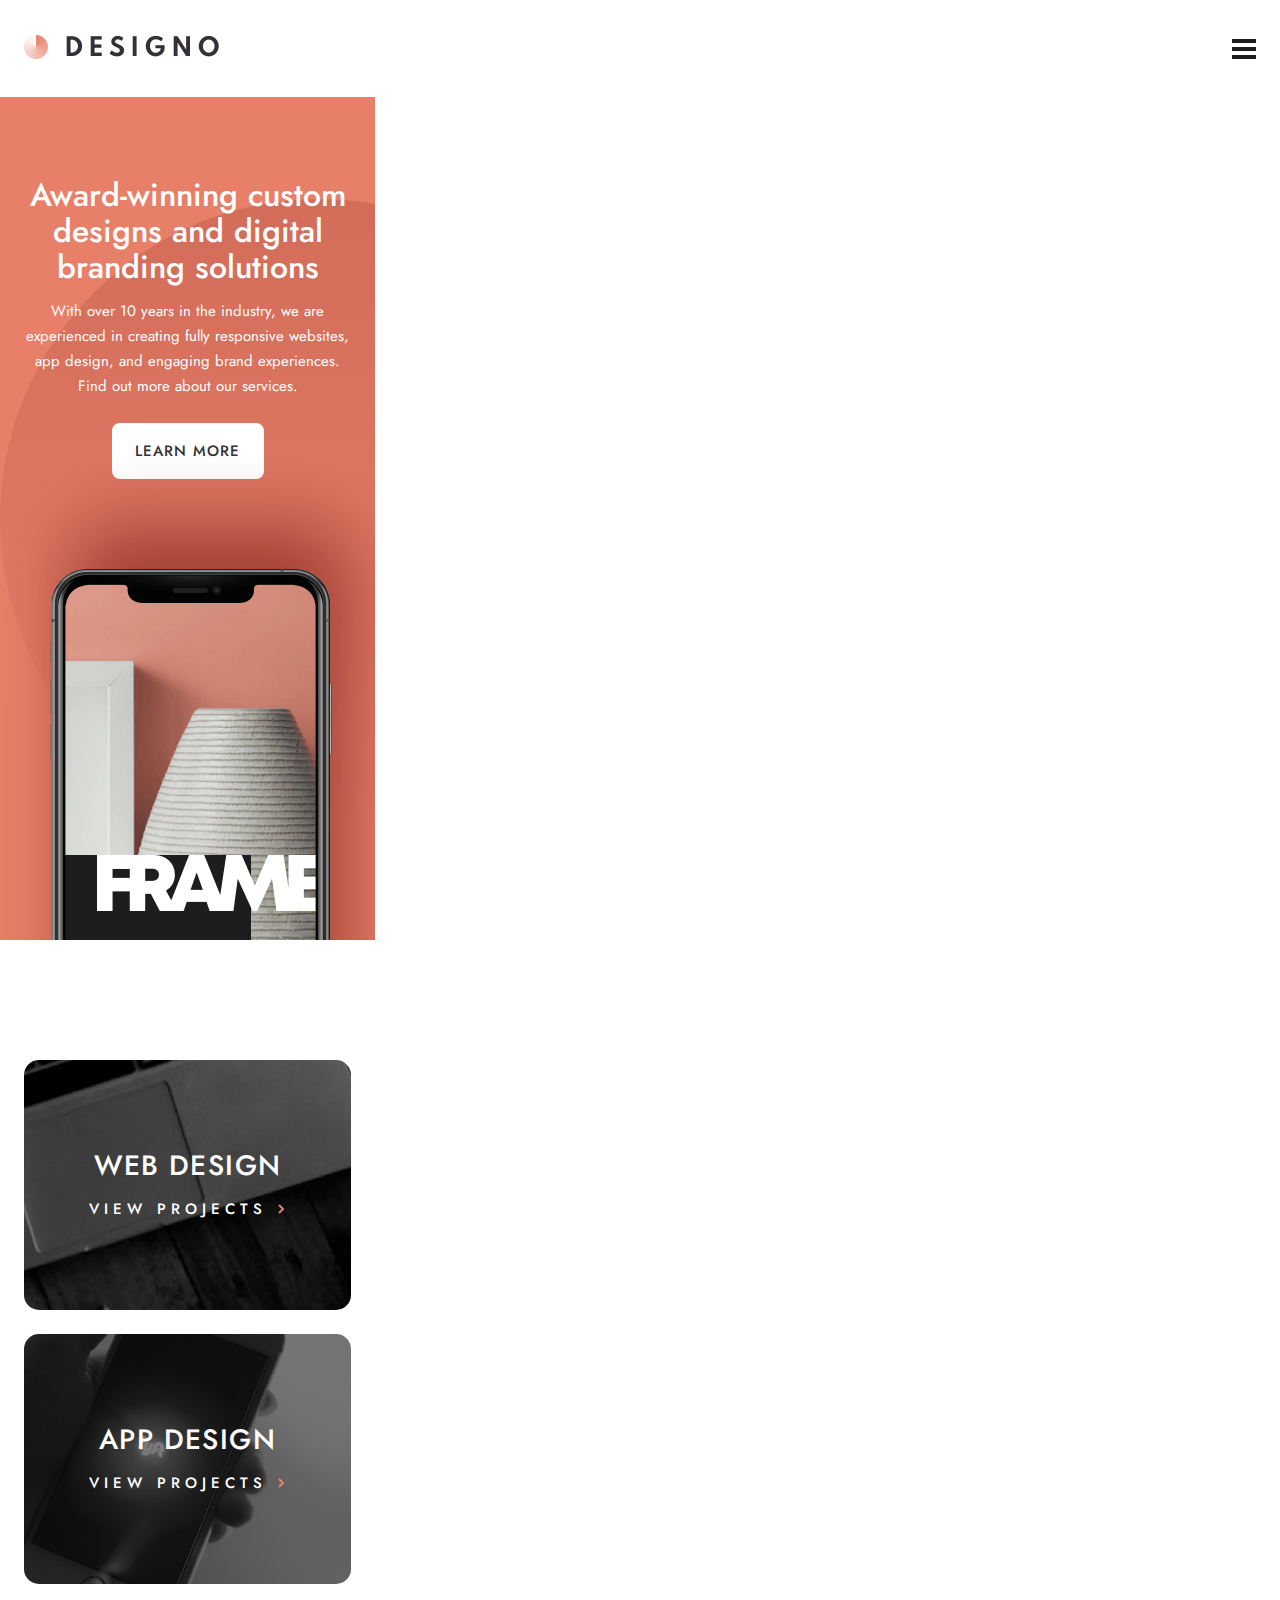
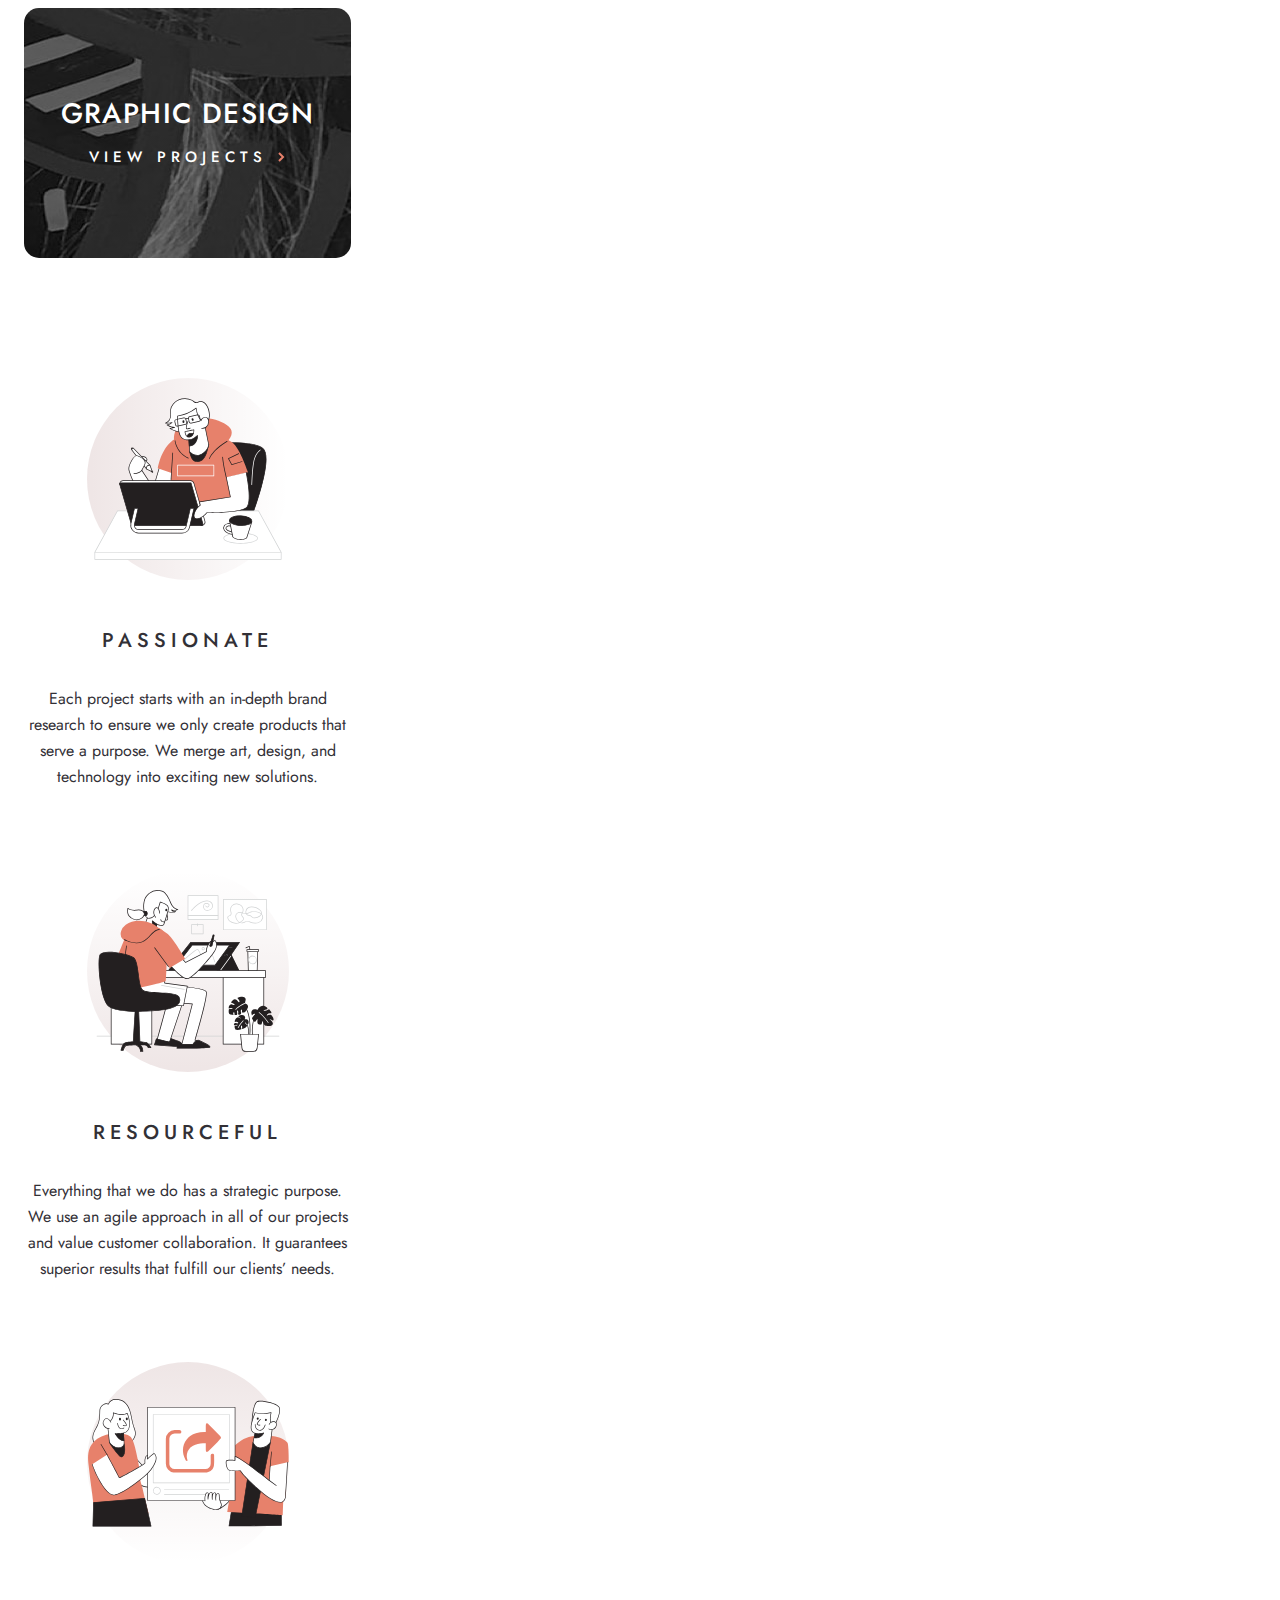
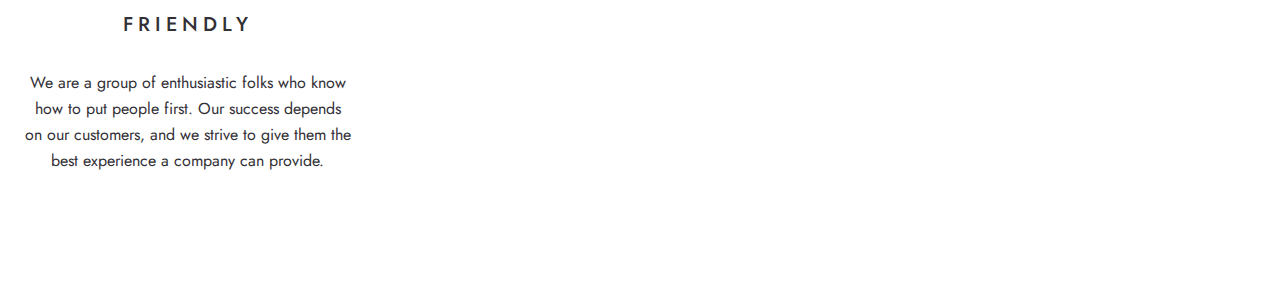
==== index.html @ 63032341 "Add values section" ====
<!DOCTYPE html>
<html lang="en">

<head>
  <meta charset="UTF-8">
  <meta name="viewport" content="width=device-width, initial-scale=1.0">

  <link rel="icon" type="image/png" sizes="32x32" href="img/favicon-32x32.png">

  <!-- CSS Link -->
  <link rel="stylesheet" href="css/style.css">

  <!-- Jost Font -->
  <link rel="preconnect" href="https://fonts.googleapis.com">
  <link rel="preconnect" href="https://fonts.gstatic.com" crossorigin>
  <link href="https://fonts.googleapis.com/css2?family=Jost:ital,wght@0,100..900;1,100..900&display=swap"
    rel="stylesheet">

  <title>Frontend Mentor | Designo Agency Website Challenge</title>
</head>

<body>
  <header>
    <nav class="nav-bar">
      <a href="#">
        <div class="logo"></div>
      </a>
      <ul class="nav-menu">
        <li><a href="about/about.html">Our Company</a></li>
        <li><a href="locations/locations.html">Locations</a></li>
        <li><a href="contact/contact.html">Contact</a></li>
      </ul>
    </nav>
    <div class="mobile-nav">
      <a href="#">
        <div class="logo"></div>
      </a>
      <div class="hamburger-menu"></div>
    </div>
  </header>

  <section class="hero">
    <div class="hero-content">
      <h1>Award-winning custom designs and digital branding solutions</h1>
      <p>With over 10 years in the industry, we are experienced in creating fully responsive websites, app design,
        and engaging brand experiences. Find out more about our services.</p>
      <div class="btn learn">Learn More</div>
    </div>
    <div class="hero-img"><img src="img/home/desktop/image-hero-phone.png" alt="smart phone"></div>
  </section>

  <section class="projects">
    <div class="content-wrapper">
      <div class="web-design">
        <h2>Web Design</h2>
        <div class="link"><a href="web-design/web-design.html">View Projects</a>
          <div class="arrow"></div>
        </div>
      </div>
      <div class="app-design">
        <h2>App Design</h2>
        <div class="link"><a href="app-design/app-design.html">View Projects</a>
          <div class="arrow"></div>
        </div>
      </div>
      <div class="graphic-design">
        <h2>Graphic Design</h2>
        <div class="link"><a href="graphic-design/graphic-design.html">View Projects</a>
          <div class="arrow"></div>
        </div>
      </div>
    </div>
  </section>

  <section class="values">
    <div class="content-wrapper">
      <div class="value">
        <div class="illustration-1">
          <img src="img/home/desktop/illustration-passionate.svg" alt="happy illustration of someone at a desk with a tablet">
        </div>
        <h3>Passionate</h3>
        <p>Each project starts with an in-depth brand research to ensure we only create products that serve a purpose.
          We merge art, design, and technology into exciting new solutions.</p>
      </div>
      <div class="value">
        <div class="illustration-2">
          <img src="img/home/desktop/illustration-resourceful.svg" alt="illustration of someone working at a desk">
        </div>
        <h3>Resourceful</h3>
        <p>Everything that we do has a strategic purpose. We use an agile approach in all of our projects and value customer
        collaboration. It guarantees superior results that fulfill our clients’ needs.</p>
      </div>
      <div class="value">
        <div class="illustration-3">
          <img src="img/home/desktop/illustration-friendly.svg" alt="illustration of two people holding a sign">
        </div>
        <h3>Friendly</h3>
        <p>We are a group of enthusiastic folks who know how to put people first. Our success depends on our customers, and we
        strive to give them the best experience a company can provide.</p>
      </div>
    </div>
  </section>


  <script src="js/main.js" defer></script>
</body>

</html>
---- css/style.css ----
:root {

    /* PRIMARY COLORS */
    --peach: hsl(11, 73%, 66%);
    --black: hsl(270, 3%, 11%);
    --white: hsl(0, 0%, 100%);

    /* SECONDARY COLORS */
    --light-peach: hsl(11, 100%, 80%);
    --dark-grey: hsl(264, 5%, 20%);
    --light-grey: hsl(210, 17%, 95%);

}

* {
    margin: 0;
    padding: 0;
    list-style: none;
    text-decoration: none;
    box-sizing: border-box;
}

html {
    font-size: 16px;
}

body {
    margin: 0 auto;
    font-family: "Jost", sans-serif;
    font-size: 1rem;
    line-height: 26px;
}

section {
    margin-bottom: 120px;
}

/************************************************** 
    HEADER SECTION
**************************************************/

nav {
    display: flex;
    justify-content: space-between;
    align-items: center;
}

.nav-bar {
    display: none;
}

.logo {
    background-image: url("../img/shared/desktop/logo-dark.png");
    background-repeat: no-repeat;
    background-size: contain;
    width: 202px;
    height: 27px;
}

.nav-menu {
    display: flex;
    justify-content: space-between;
    align-items: center;
    width: 370px;
    height: 14px;
}

/* Navigation menu for mobile devices */

.mobile-nav {
    display: flex;
    justify-content: space-between;
    align-items: center;
    margin: 35px 24px;
}

.hamburger-menu {
    background-image: url("../img/shared/mobile/icon-hamburger.svg");
    background-repeat: no-repeat;
    background-size: contain;
    width: 24px;
    height: 20px;
}

/************************************************** 
    HERO SECTION
**************************************************/

.hero {
    width: 375px;
    height: 843px;
    background-color: var(--peach);
    background-image: url("../img/home/desktop/bg-pattern-hero-home.svg");
    background-repeat: no-repeat;
    background-position: left;
    overflow: hidden;
}

.hero-content {
    padding: 80px 24px;
}

h1 {
    font-size: 2rem;
    line-height: 36px;
    font-weight: 500;
    color: var(--white);
    text-align: center;
    margin-bottom: 14px;
}

.hero-content p {
    font-size: 0.9375rem;
    line-height: 25px;
    color: var(--white);
    text-align: center;
    margin-bottom: 24px;
}

.btn {
    width: 152px;
    height: 56px;
    margin: 0 auto;
    background-color: var(--white);
    border-radius: 8px;
    border: none;
    font-size: 0.9375rem;
    font-weight: 500;
    color: var(--dark-grey);
    letter-spacing: 1px;
    text-transform: uppercase;
    display: flex;
    justify-content: center;
    align-items: center;
}

.hero-img {
    margin: -160px -121px;
}

/************************************************** 
    PROJECTS SECTION
**************************************************/

.content-wrapper {
    margin: 0 24px;
}

.web-design,
.app-design,
.graphic-design {
    background-repeat: no-repeat;
    background-position: contain;
    width: 327px;
    height: 250px;
    border-radius: 15px;
    display: flex;
    justify-content: center;
    align-items: center;
    flex-direction: column;
}

.web-design {
    background-image: linear-gradient(rgba(0, 0, 0, 0.497), rgba(0, 0, 0, 0.5)), url("../img/home/mobile/image-web-design.jpg");
}

.app-design {
    background-image: linear-gradient(rgba(0, 0, 0, 0.497), rgba(0, 0, 0, 0.5)), url("../img/home/mobile/image-app-design.jpg");
    margin: 24px 0;
}

.graphic-design {
    background-image: linear-gradient(rgba(0, 0, 0, 0.497), rgba(0, 0, 0, 0.5)), url("../img/home/mobile/image-graphic-design.jpg");
}

h2 {
    font-size: 1.75rem;
    font-weight: 500;
    line-height: 36px;
    letter-spacing: 1.4px;
    text-transform: uppercase;
    color: var(--white);
    margin-bottom: 12px;

}

.link {
    display: flex;
    justify-content: space-between;
    align-items: center;
    width: 197px;
}

.link a {
    font-size: 0.9375rem;
    font-weight: 500;
    letter-spacing: 5px;
    text-transform: uppercase;
    text-decoration: none;
    color: var(--white);
}

.arrow {
    background-image: url("../img/shared/desktop/icon-right-arrow.svg");
    background-repeat: no-repeat;
    background-position: contain;
    width: 8px;
    height: 11px;
}

/************************************************** 
    VALUES SECTION
**************************************************/

.value {
    width: 327px;
    height: 412px;
    display: flex;
    flex-direction: column;
    align-items: center;
}

.illustration-1,
.illustration-2,
.illustration-3 {
    background-image: url("../img/shared/desktop/bg-pattern-small-circle.svg");
    background-repeat: no-repeat;
    background-position: contain;
    width: 202px;
    height: 202px;
}

.illustration-2 img {
    transform: rotate(90deg);
}

.illustration-2 {
    transform: rotate(270deg);
}

.illustration-3 img {
    transform: rotate(270deg);
}

.illustration-3 {
    transform: rotate(90deg);
}

h3 {
    font-size: 1.25rem;
    font-weight: 500;
    line-height: 26px;
    letter-spacing: 5px;
    text-transform: uppercase;
    text-align: center;
    color: var(--dark-grey);
    margin: 48px 0 32px;
}

.value p {
    line-height: 26px;
    text-align: center;
    color: var(--dark-grey);
}

.value:nth-of-type(2) {
    margin: 80px 0; 
}
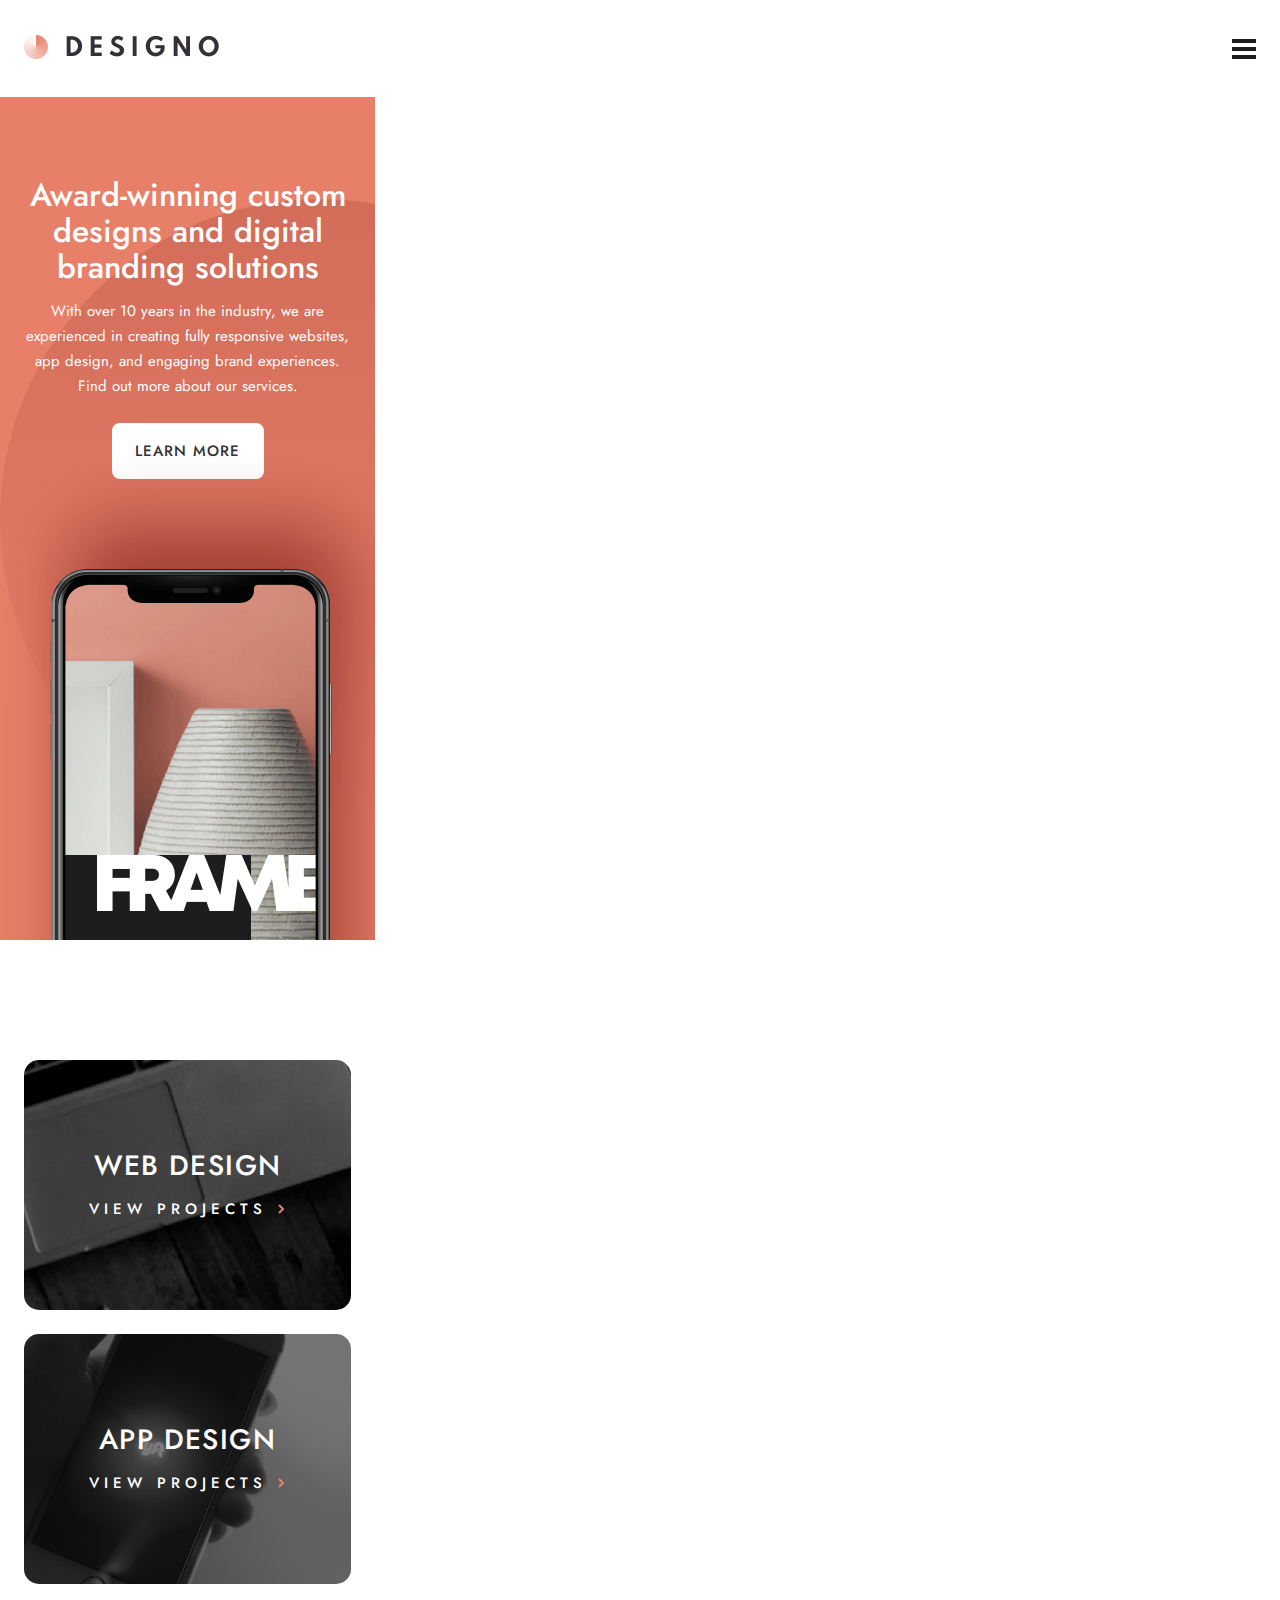
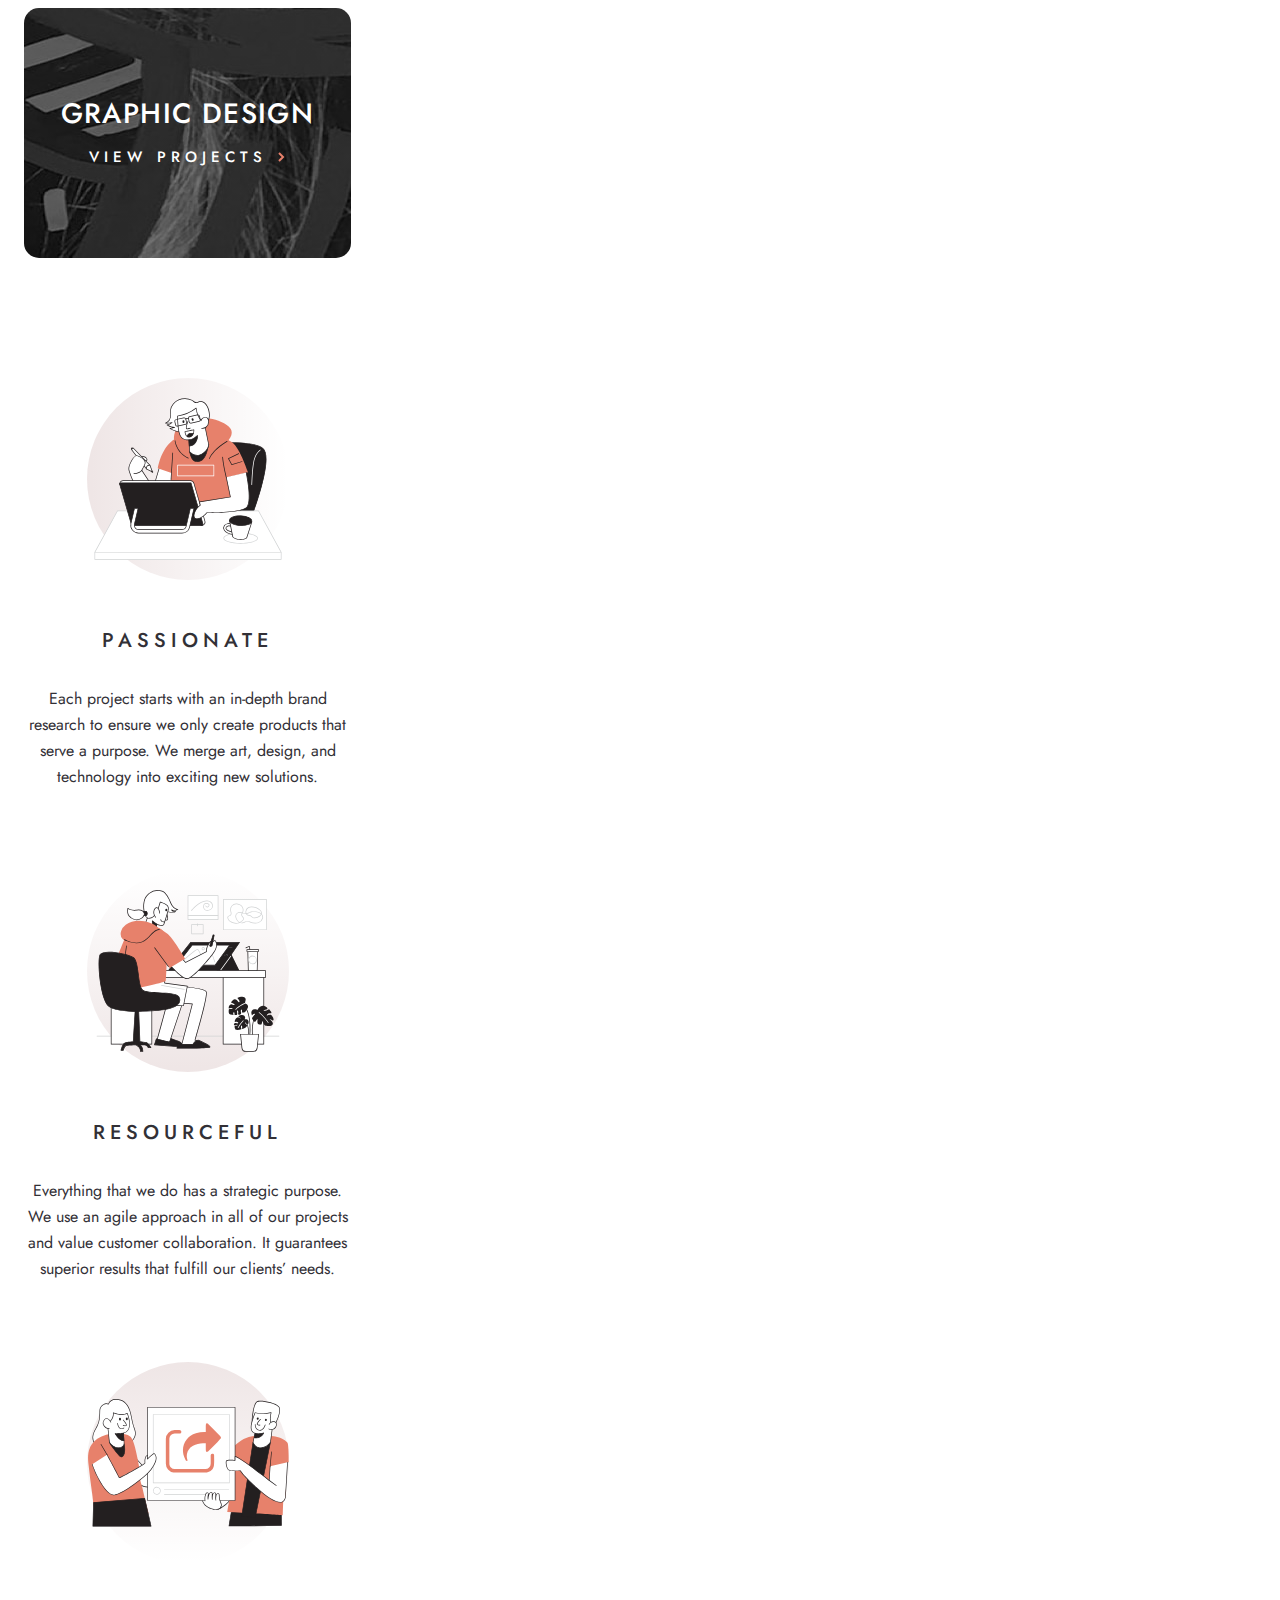
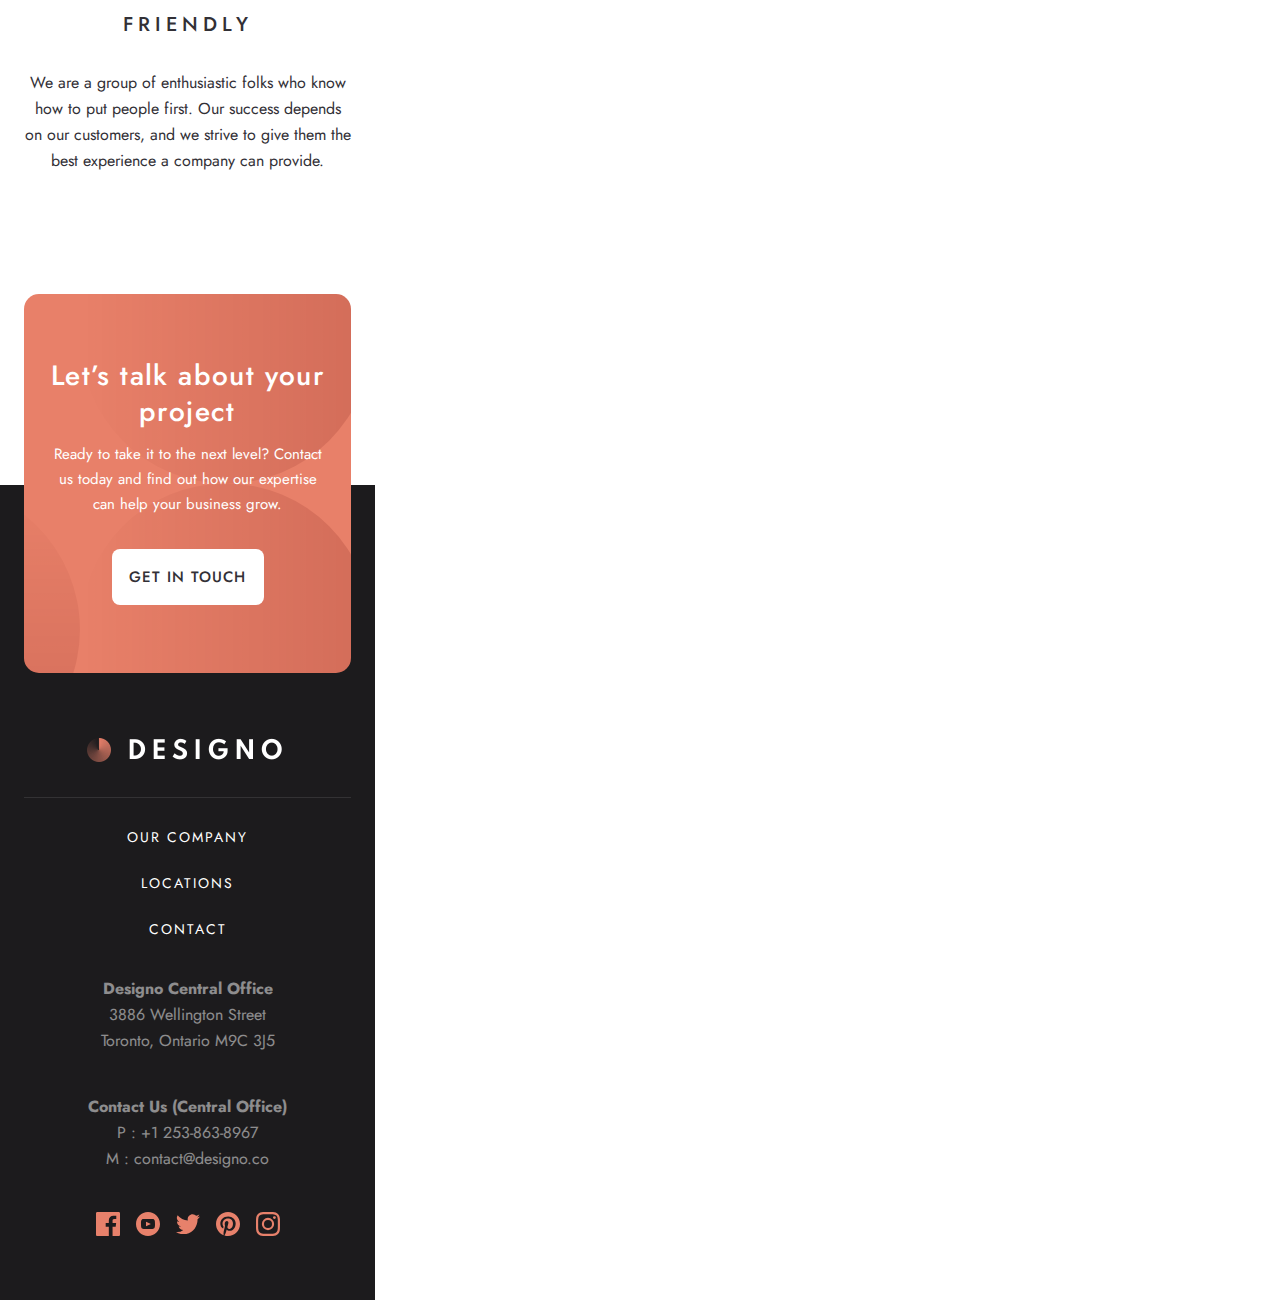
==== commit 9689874e: "Add cta and footer section" ====
--- a/index.html
+++ b/index.html
@@ -76,7 +76,8 @@
     <div class="content-wrapper">
       <div class="value">
         <div class="illustration-1">
-          <img src="img/home/desktop/illustration-passionate.svg" alt="happy illustration of someone at a desk with a tablet">
+          <img src="img/home/desktop/illustration-passionate.svg"
+            alt="happy illustration of someone at a desk with a tablet">
         </div>
         <h3>Passionate</h3>
         <p>Each project starts with an in-depth brand research to ensure we only create products that serve a purpose.
@@ -87,20 +88,69 @@
           <img src="img/home/desktop/illustration-resourceful.svg" alt="illustration of someone working at a desk">
         </div>
         <h3>Resourceful</h3>
-        <p>Everything that we do has a strategic purpose. We use an agile approach in all of our projects and value customer
-        collaboration. It guarantees superior results that fulfill our clients’ needs.</p>
+        <p>Everything that we do has a strategic purpose. We use an agile approach in all of our projects and value
+          customer
+          collaboration. It guarantees superior results that fulfill our clients’ needs.</p>
       </div>
       <div class="value">
         <div class="illustration-3">
           <img src="img/home/desktop/illustration-friendly.svg" alt="illustration of two people holding a sign">
         </div>
         <h3>Friendly</h3>
-        <p>We are a group of enthusiastic folks who know how to put people first. Our success depends on our customers, and we
-        strive to give them the best experience a company can provide.</p>
+        <p>We are a group of enthusiastic folks who know how to put people first. Our success depends on our customers,
+          and we
+          strive to give them the best experience a company can provide.</p>
       </div>
     </div>
   </section>
 
+  <aside>
+    <div class="container">
+      <div class="content-wrapper">
+        <div class="cta-content">
+          <h2>Let’s talk about your project</h2>
+          <p>Ready to take it to the next level? Contact us today and find out how our expertise can help your business
+            grow.</p>
+          <div class="btn cta">Get in touch</div>
+        </div>
+      </div>
+    </div>
+  </aside>
+
+  <footer>
+    <div class="content-wrapper">
+      <nav class="footer">
+        <a href="#">
+          <div class="logo"></div>
+        </a>
+        <div class="divider"></div>
+        <div class="footer-menu">
+          <ul>
+            <li><a href="about/about.html">Our Company</a></li>
+            <li><a href="locations/locations.html">Locations</a></li>
+            <li><a href="contact/contact.html">Contact</a></li>
+          </ul>
+        </div>
+      </nav>
+      <div class="address">
+        <span>Designo Central Office</span>
+        <p>3886 Wellington Street<br>
+          Toronto, Ontario M9C 3J5</p>
+      </div>
+      <div class="contact-info">
+        <span>Contact Us (Central Office)</span>
+        <p>P : +1 253-863-8967<br>
+          M : contact@designo.co</p>
+      </div>
+      <div class="social-links">
+        <a href="https://www.facebook.com/" target="_blank"><div class="facebook"></div></a>
+        <a href="https://www.youtube.com/" target="_blank"><div class="youtube"></div></a>
+        <a href="https://x.com/" target="_blank"><div class="twitter"></div></a>
+        <a href="https://www.pinterest.com/" target="_blank"><div class="pinterest"></div></a>
+        <a href="https://www.instagram.com/" target="_blank"><div class="instagram"></div></a>
+      </div>
+    </div>
+  </footer>
 
   <script src="js/main.js" defer></script>
 </body>
--- a/css/style.css
+++ b/css/style.css
@@ -264,6 +264,162 @@
 }
 
 .value:nth-of-type(2) {
-    margin: 80px 0; 
-}
-
+    margin: 80px 0;
+}
+
+/************************************************** 
+    CALL TO ACTION & FOOTER SECTION
+**************************************************/
+
+/* Call to action */
+
+aside {
+    position: absolute;
+    top: 3494px;
+    z-index: 1;
+}
+
+.container {
+    background-color: var(--peach);
+    background-image: url("../img/shared/desktop/bg-pattern-call-to-action.svg");
+    background-repeat: no-repeat;
+    background-position: 43%;
+    width: 327px;
+    height: 379px;
+    border-radius: 15px;
+    margin: 0 24px;
+    z-index: 1;
+}
+
+.cta-content {
+    display: flex;
+    justify-content: center;
+    align-items: center;
+    flex-direction: column;
+    width: 279px;
+    margin: 0 auto;
+    padding: 64px 0;
+}
+
+.cta-content h2 {
+    text-align: center;
+    text-transform: none;
+}
+
+.cta-content p {
+    font-size: 0.9375rem;
+    line-height: 25px;
+    color: var(--white);
+    text-align: center;
+    margin-bottom: 32px;
+}
+
+/* Footer */
+
+footer {
+    background-color: var(--black);
+    width: 375px;
+    height: 815px;
+    margin-top: 311px;
+}
+
+.content-wrapper .footer {
+    display: flex;
+    justify-content: center;
+    align-items: center;
+    flex-direction: column;
+    padding-top: 253px;
+}
+
+.footer .logo {
+    background-image: url("../img/shared/desktop/logo-light.png");
+    margin-bottom: 32px;
+}
+
+.divider {
+    width: 327px;
+    height: 1px;
+    background: var(--white);
+    opacity: 0.1;
+    margin-bottom: 32px;
+}
+
+.footer-menu {
+    margin-bottom: 8px;
+}
+
+.footer-menu ul {
+    font-size: 0.875rem;
+    line-height: 14px;
+    letter-spacing: 2px;
+    text-transform: uppercase;
+    text-align: center;
+}
+
+.footer-menu ul li {
+    padding-bottom: 32px;
+}
+
+.footer-menu ul li a {
+    color: var(--white);
+}
+
+footer p {
+    line-height: 26px;
+    text-align: center;
+    color: var(--white);
+    opacity: 0.5035;
+    margin-bottom: 40px;
+}
+
+.address span,
+.contact-info span {
+    line-height: 26px;
+    color: var(--white);
+    opacity: 0.5035;
+    font-weight: 700;
+    display: flex;
+    justify-content: center;
+    align-items: center;
+}
+
+.social-links {
+    width: 184px;
+    height: 24px;
+    display: flex;
+    justify-content: space-between;
+    align-items: center;
+    margin: 0 auto;
+    background-repeat: no-repeat;
+    background-position: contain;
+}
+
+.facebook {
+    background-image: url("../img/shared/desktop/icon-facebook.svg");
+    width: 24px;
+    height: 24px;
+}
+
+.youtube {
+    background-image: url("../img/shared/desktop/icon-youtube.svg");
+    width: 24px;
+    height: 24px;
+}
+
+.twitter {
+    background-image: url("../img/shared/desktop/icon-twitter.svg");
+    width: 24px;
+    height: 19.5px;
+}
+
+.pinterest {
+    background-image: url("../img/shared/desktop/icon-pinterest.svg");
+    width: 24px;
+    height: 24px;
+}
+
+.instagram {
+    background-image: url("../img/shared/desktop/icon-instagram.svg");
+    width: 24px;
+    height: 24px;
+}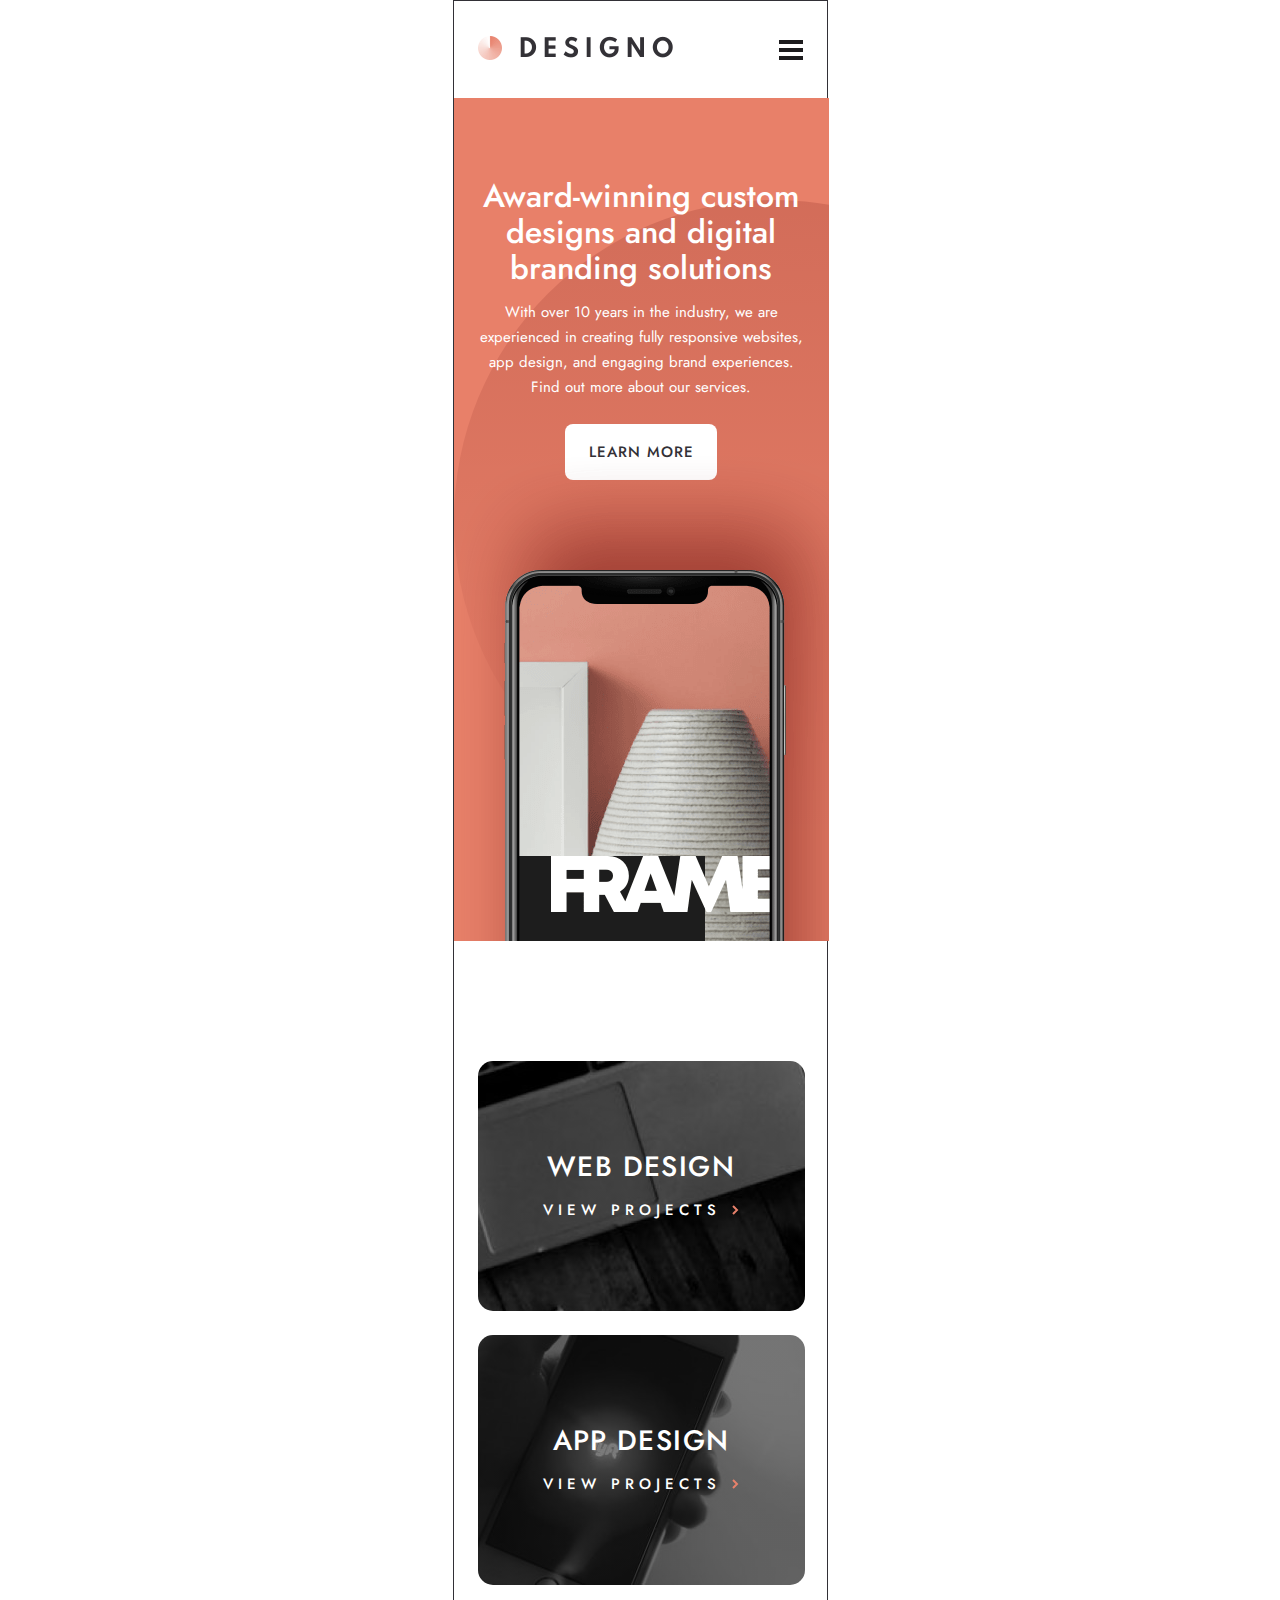
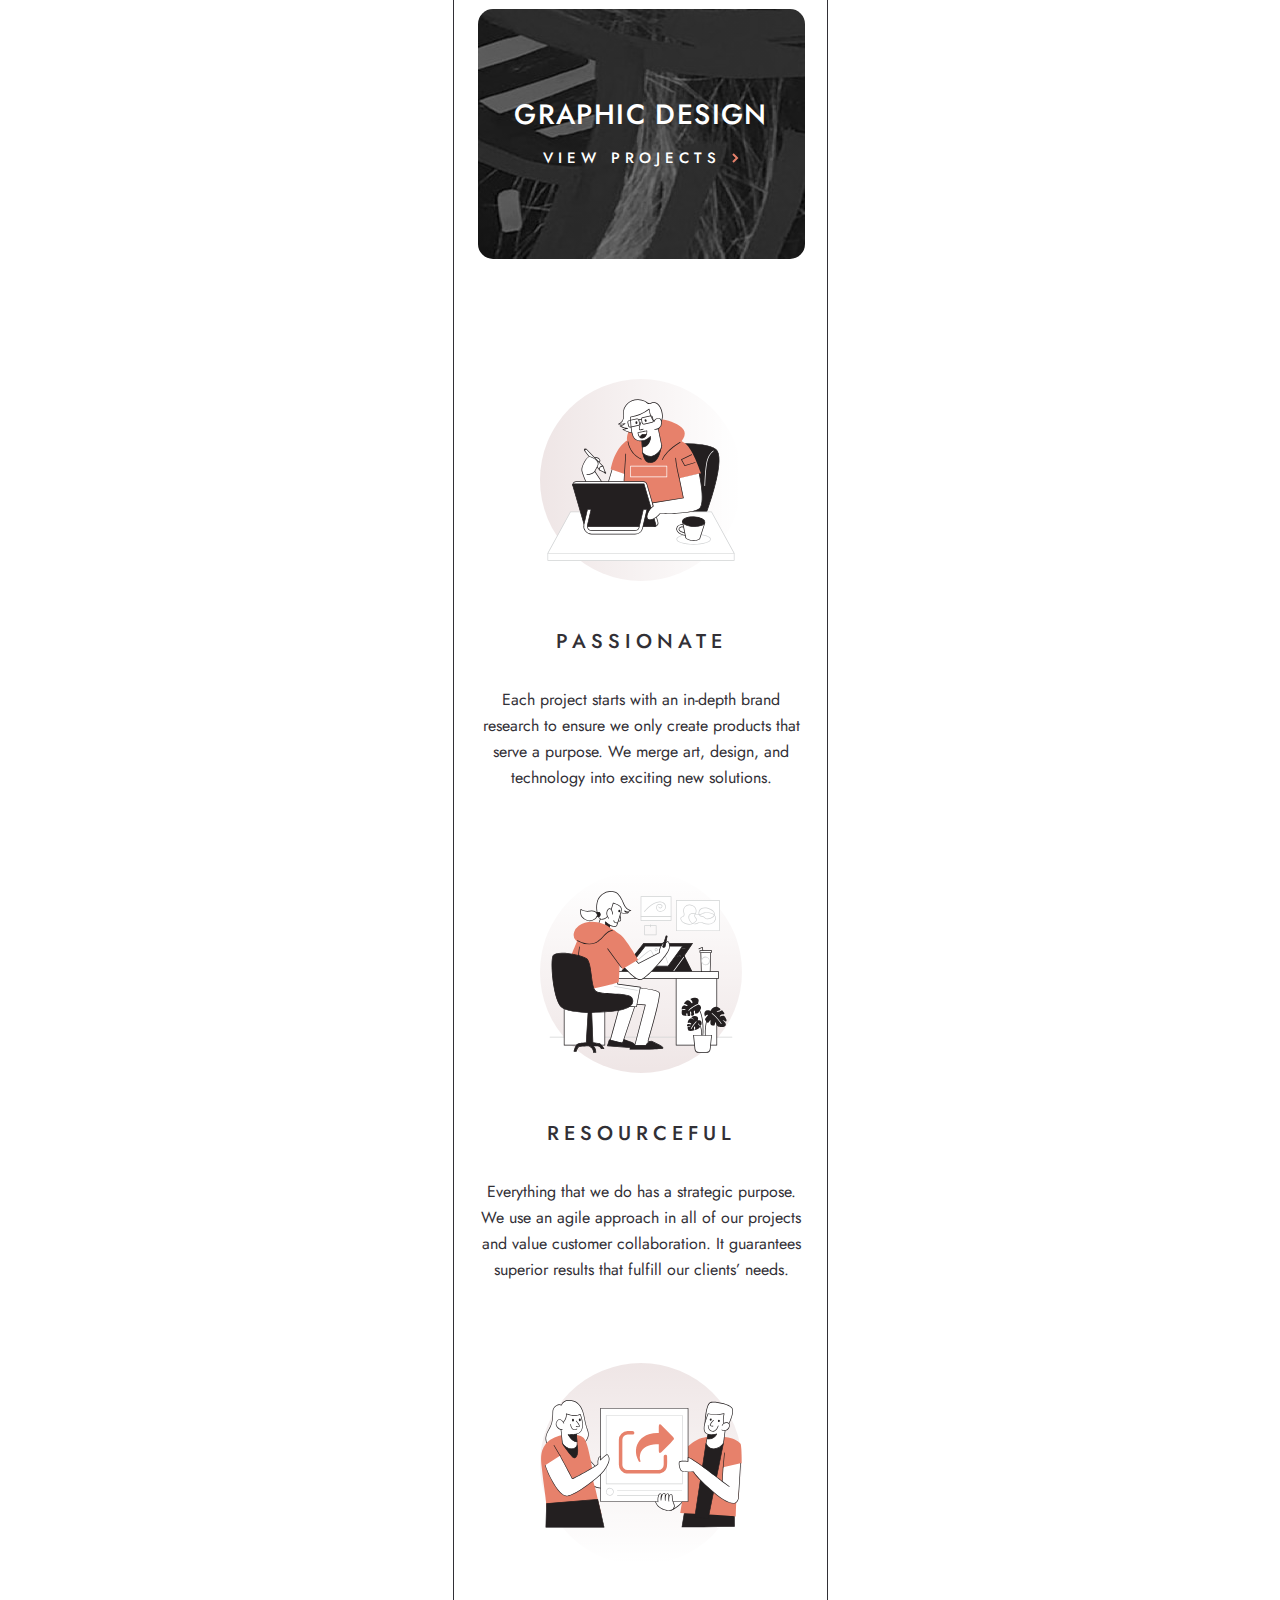
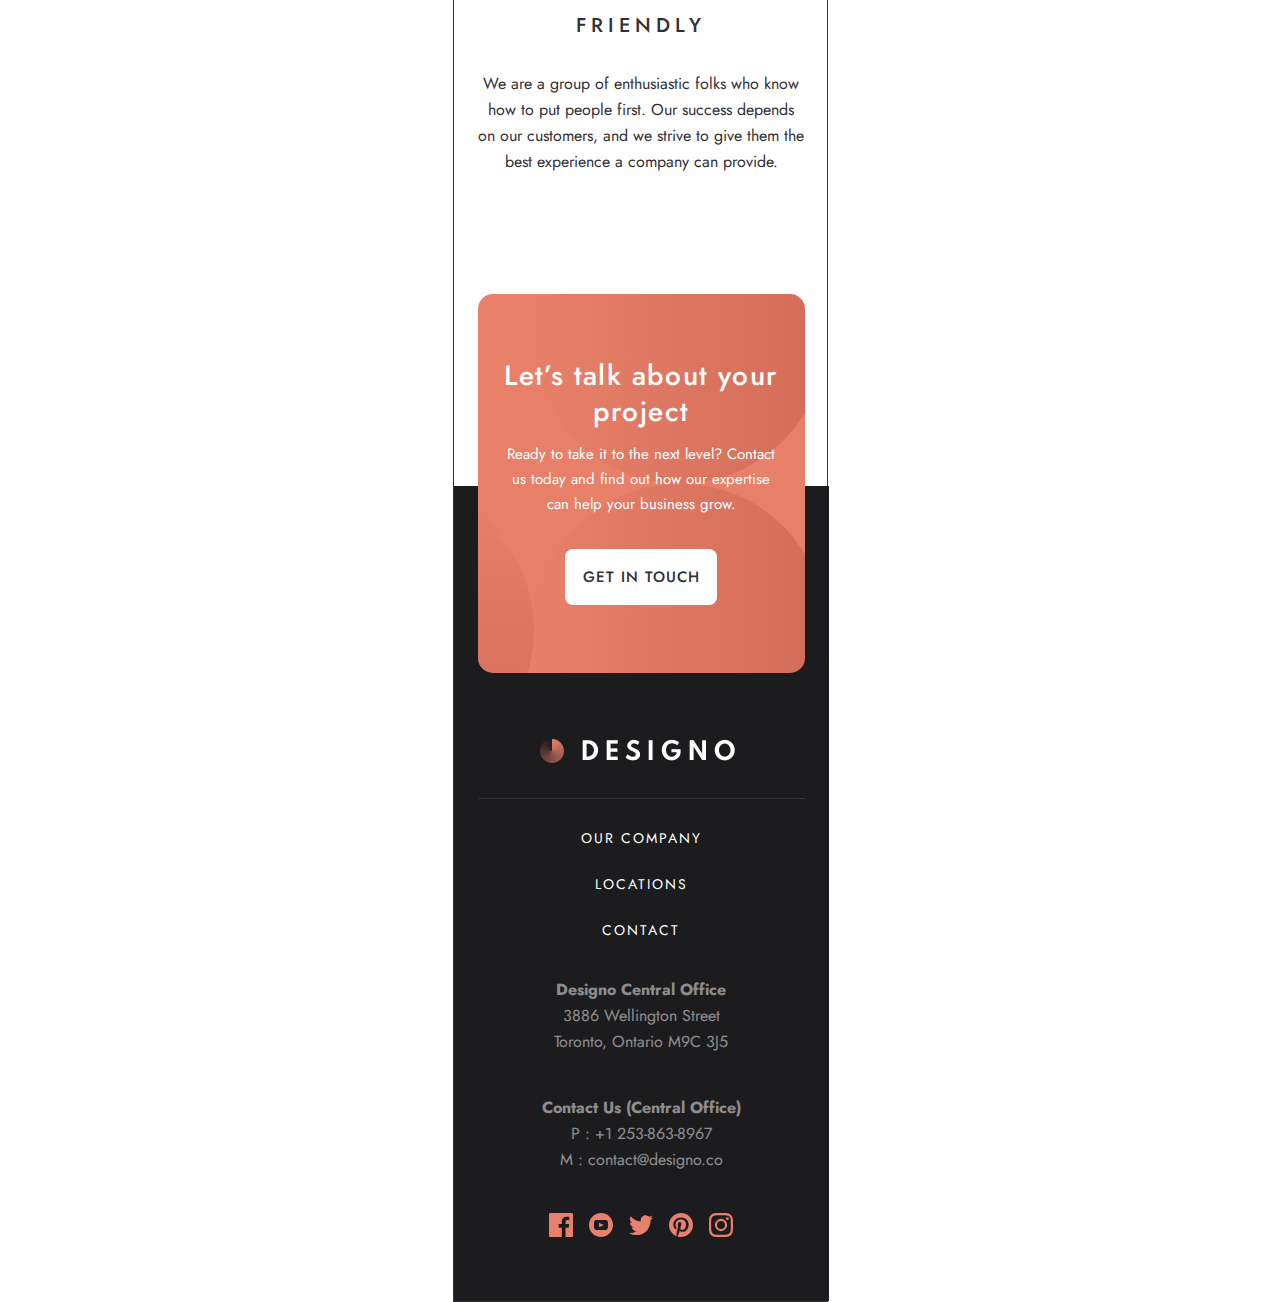
==== commit 79b409d5: "Add link to contact page" ====
--- a/index.html
+++ b/index.html
@@ -8,7 +8,7 @@
   <link rel="icon" type="image/png" sizes="32x32" href="img/favicon-32x32.png">
 
   <!-- CSS Link -->
-  <link rel="stylesheet" href="css/style.css">
+  <link rel="stylesheet" href="css/main.css">
 
   <!-- Jost Font -->
   <link rel="preconnect" href="https://fonts.googleapis.com">
@@ -49,7 +49,7 @@
     <div class="hero-img"><img src="img/home/desktop/image-hero-phone.png" alt="smart phone"></div>
   </section>
 
-  <section class="projects">
+  <section class="project-links">
     <div class="content-wrapper">
       <div class="web-design">
         <h2>Web Design</h2>
@@ -104,18 +104,18 @@
     </div>
   </section>
 
-  <aside>
+  <article>
     <div class="container">
       <div class="content-wrapper">
         <div class="cta-content">
           <h2>Let’s talk about your project</h2>
           <p>Ready to take it to the next level? Contact us today and find out how our expertise can help your business
             grow.</p>
-          <div class="btn cta">Get in touch</div>
+          <a href="contact/contact.html"><div class="btn cta">Get in touch</div></a>
         </div>
       </div>
     </div>
-  </aside>
+  </article>
 
   <footer>
     <div class="content-wrapper">
--- a/css/main.css
+++ b/css/main.css
@@ -0,0 +1,426 @@
+:root {
+
+    /* PRIMARY COLORS */
+    --peach: hsl(11, 73%, 66%);
+    --black: hsl(270, 3%, 11%);
+    --white: hsl(0, 0%, 100%);
+
+    /* SECONDARY COLORS */
+    --light-peach: hsl(11, 100%, 80%);
+    --xtr-light-peach: hsl(14, 76%, 97%);
+    --dark-grey: hsl(264, 5%, 20%);
+    --light-grey: hsl(210, 17%, 95%);
+
+}
+
+* {
+    margin: 0;
+    padding: 0;
+    list-style: none;
+    text-decoration: none;
+    box-sizing: border-box;
+}
+
+html {
+    font-size: 16px;
+}
+
+body {
+    /*****************Remove*****************/
+    max-width: 375px;
+    border: 1px solid var(--dark-grey);
+    /****************************************/
+    margin: 0 auto;
+    font-family: "Jost", sans-serif;
+    font-size: 1rem;
+    line-height: 26px;
+}
+
+section {
+    margin-bottom: 120px;
+}
+
+p {
+    line-height: 26px;
+    text-align: center;
+    color: var(--dark-grey);
+}
+
+/************************************************** 
+    HEADER SECTION
+**************************************************/
+
+nav {
+    display: flex;
+    justify-content: space-between;
+    align-items: center;
+}
+
+.nav-bar {
+    display: none;
+}
+
+.logo {
+    background-image: url("../img/shared/desktop/logo-dark.png");
+    background-repeat: no-repeat;
+    background-size: contain;
+    width: 202px;
+    height: 27px;
+}
+
+.nav-menu {
+    display: flex;
+    justify-content: space-between;
+    align-items: center;
+    width: 370px;
+    height: 14px;
+}
+
+/* Navigation menu for mobile devices */
+
+.mobile-nav {
+    display: flex;
+    justify-content: space-between;
+    align-items: center;
+    margin: 35px 24px;
+}
+
+.hamburger-menu {
+    background-image: url("../img/shared/mobile/icon-hamburger.svg");
+    background-repeat: no-repeat;
+    background-size: contain;
+    width: 24px;
+    height: 20px;
+}
+
+/************************************************** 
+    HERO SECTION
+**************************************************/
+
+.hero {
+    width: 375px;
+    height: 843px;
+    background-color: var(--peach);
+    background-image: url("../img/home/desktop/bg-pattern-hero-home.svg");
+    background-repeat: no-repeat;
+    background-position: left;
+    overflow: hidden;
+}
+
+.hero-content {
+    padding: 80px 24px;
+}
+
+h1 {
+    font-size: 2rem;
+    line-height: 36px;
+    font-weight: 500;
+    color: var(--white);
+    text-align: center;
+    margin-bottom: 14px;
+}
+
+.hero-content p {
+    font-size: 0.9375rem;
+    line-height: 25px;
+    color: var(--white);
+    margin-bottom: 24px;
+}
+
+.btn {
+    width: 152px;
+    height: 56px;
+    margin: 0 auto;
+    background-color: var(--white);
+    border-radius: 8px;
+    border: none;
+    font-size: 0.9375rem;
+    font-weight: 500;
+    color: var(--dark-grey);
+    letter-spacing: 1px;
+    text-transform: uppercase;
+    display: flex;
+    justify-content: center;
+    align-items: center;
+}
+
+.hero-img {
+    margin: -160px -121px;
+}
+
+/************************************************** 
+    PROJECT LINKS SECTION
+**************************************************/
+
+.content-wrapper {
+    margin: 0 24px;
+}
+
+.web-design,
+.app-design,
+.graphic-design {
+    background-repeat: no-repeat;
+    background-position: contain;
+    width: 327px;
+    height: 250px;
+    border-radius: 15px;
+    display: flex;
+    justify-content: center;
+    align-items: center;
+    flex-direction: column;
+}
+
+.web-design {
+    background-image: linear-gradient(rgba(0, 0, 0, 0.497), rgba(0, 0, 0, 0.5)), url("../img/home/mobile/image-web-design.jpg");
+    margin-bottom: 24px;
+}
+
+.app-design {
+    background-image: linear-gradient(rgba(0, 0, 0, 0.497), rgba(0, 0, 0, 0.5)), url("../img/home/mobile/image-app-design.jpg");
+    margin-bottom: 24px;
+}
+
+.graphic-design {
+    background-image: linear-gradient(rgba(0, 0, 0, 0.497), rgba(0, 0, 0, 0.5)), url("../img/home/mobile/image-graphic-design.jpg");
+}
+
+h2 {
+    font-size: 1.75rem;
+    font-weight: 500;
+    line-height: 36px;
+    letter-spacing: 1.4px;
+    text-transform: uppercase;
+    color: var(--white);
+    margin-bottom: 12px;
+}
+
+.link {
+    display: flex;
+    justify-content: space-between;
+    align-items: center;
+    width: 197px;
+}
+
+.link a {
+    font-size: 0.9375rem;
+    font-weight: 500;
+    letter-spacing: 5px;
+    text-transform: uppercase;
+    text-decoration: none;
+    color: var(--white);
+}
+
+.arrow {
+    background-image: url("../img/shared/desktop/icon-right-arrow.svg");
+    background-repeat: no-repeat;
+    background-position: contain;
+    width: 8px;
+    height: 11px;
+}
+
+/************************************************** 
+    VALUES SECTION
+**************************************************/
+
+.value {
+    width: 327px;
+    height: 412px;
+    display: flex;
+    flex-direction: column;
+    align-items: center;
+}
+
+.illustration-1,
+.illustration-2,
+.illustration-3 {
+    background-image: url("../img/shared/desktop/bg-pattern-small-circle.svg");
+    background-repeat: no-repeat;
+    background-position: contain;
+    width: 202px;
+    height: 202px;
+}
+
+.illustration-2 img {
+    transform: rotate(90deg);
+}
+
+.illustration-2 {
+    transform: rotate(270deg);
+}
+
+.illustration-3 img {
+    transform: rotate(270deg);
+}
+
+.illustration-3 {
+    transform: rotate(90deg);
+}
+
+h3 {
+    font-size: 1.25rem;
+    font-weight: 500;
+    line-height: 26px;
+    letter-spacing: 5px;
+    text-transform: uppercase;
+    text-align: center;
+    color: var(--dark-grey);
+    margin: 48px 0 32px;
+}
+
+.value:nth-of-type(2) {
+    margin: 80px 0;
+}
+
+/************************************************** 
+    CALL TO ACTION & FOOTER SECTION
+**************************************************/
+
+/* Call to action */
+
+article {
+    position: absolute;
+    top: 3494px;
+    z-index: 1;
+}
+
+.container {
+    background-color: var(--peach);
+    background-image: url("../img/shared/desktop/bg-pattern-call-to-action.svg");
+    background-repeat: no-repeat;
+    background-position: 43%;
+    width: 327px;
+    height: 379px;
+    border-radius: 15px;
+    margin: 0 24px;
+    z-index: 1;
+}
+
+.cta-content {
+    display: flex;
+    justify-content: center;
+    align-items: center;
+    flex-direction: column;
+    width: 279px;
+    margin: 0 auto;
+    padding: 64px 0;
+}
+
+.cta-content h2 {
+    text-align: center;
+    text-transform: none;
+}
+
+.cta-content p {
+    font-size: 0.9375rem;
+    line-height: 25px;
+    color: var(--white);
+    margin-bottom: 32px;
+}
+
+/* Footer */
+
+footer {
+    background-color: var(--black);
+    width: 375px;
+    height: 815px;
+    margin-top: 311px;
+}
+
+.content-wrapper .footer {
+    display: flex;
+    justify-content: center;
+    align-items: center;
+    flex-direction: column;
+    padding-top: 253px;
+}
+
+.footer .logo {
+    background-image: url("../img/shared/desktop/logo-light.png");
+    margin-bottom: 32px;
+}
+
+.divider {
+    width: 327px;
+    height: 1px;
+    background: var(--white);
+    opacity: 0.1;
+    margin-bottom: 32px;
+}
+
+.footer-menu {
+    margin-bottom: 8px;
+}
+
+.footer-menu ul {
+    font-size: 0.875rem;
+    line-height: 14px;
+    letter-spacing: 2px;
+    text-transform: uppercase;
+    text-align: center;
+}
+
+.footer-menu ul li {
+    padding-bottom: 32px;
+}
+
+.footer-menu ul li a {
+    color: var(--white);
+}
+
+footer p { 
+    color: var(--white);
+    opacity: 0.5035;
+    margin-bottom: 40px;
+}
+
+.address span,
+.contact-info span {
+    line-height: 26px;
+    color: var(--white);
+    opacity: 0.5035;
+    font-weight: 700;
+    display: flex;
+    justify-content: center;
+    align-items: center;
+}
+
+.social-links {
+    width: 184px;
+    height: 24px;
+    display: flex;
+    justify-content: space-between;
+    align-items: center;
+    margin: 0 auto;
+    background-repeat: no-repeat;
+    background-position: contain;
+}
+
+.facebook {
+    background-image: url("../img/shared/desktop/icon-facebook.svg");
+    width: 24px;
+    height: 24px;
+}
+
+.youtube {
+    background-image: url("../img/shared/desktop/icon-youtube.svg");
+    width: 24px;
+    height: 24px;
+}
+
+.twitter {
+    background-image: url("../img/shared/desktop/icon-twitter.svg");
+    width: 24px;
+    height: 19.5px;
+}
+
+.pinterest {
+    background-image: url("../img/shared/desktop/icon-pinterest.svg");
+    width: 24px;
+    height: 24px;
+}
+
+.instagram {
+    background-image: url("../img/shared/desktop/icon-instagram.svg");
+    width: 24px;
+    height: 24px;
+}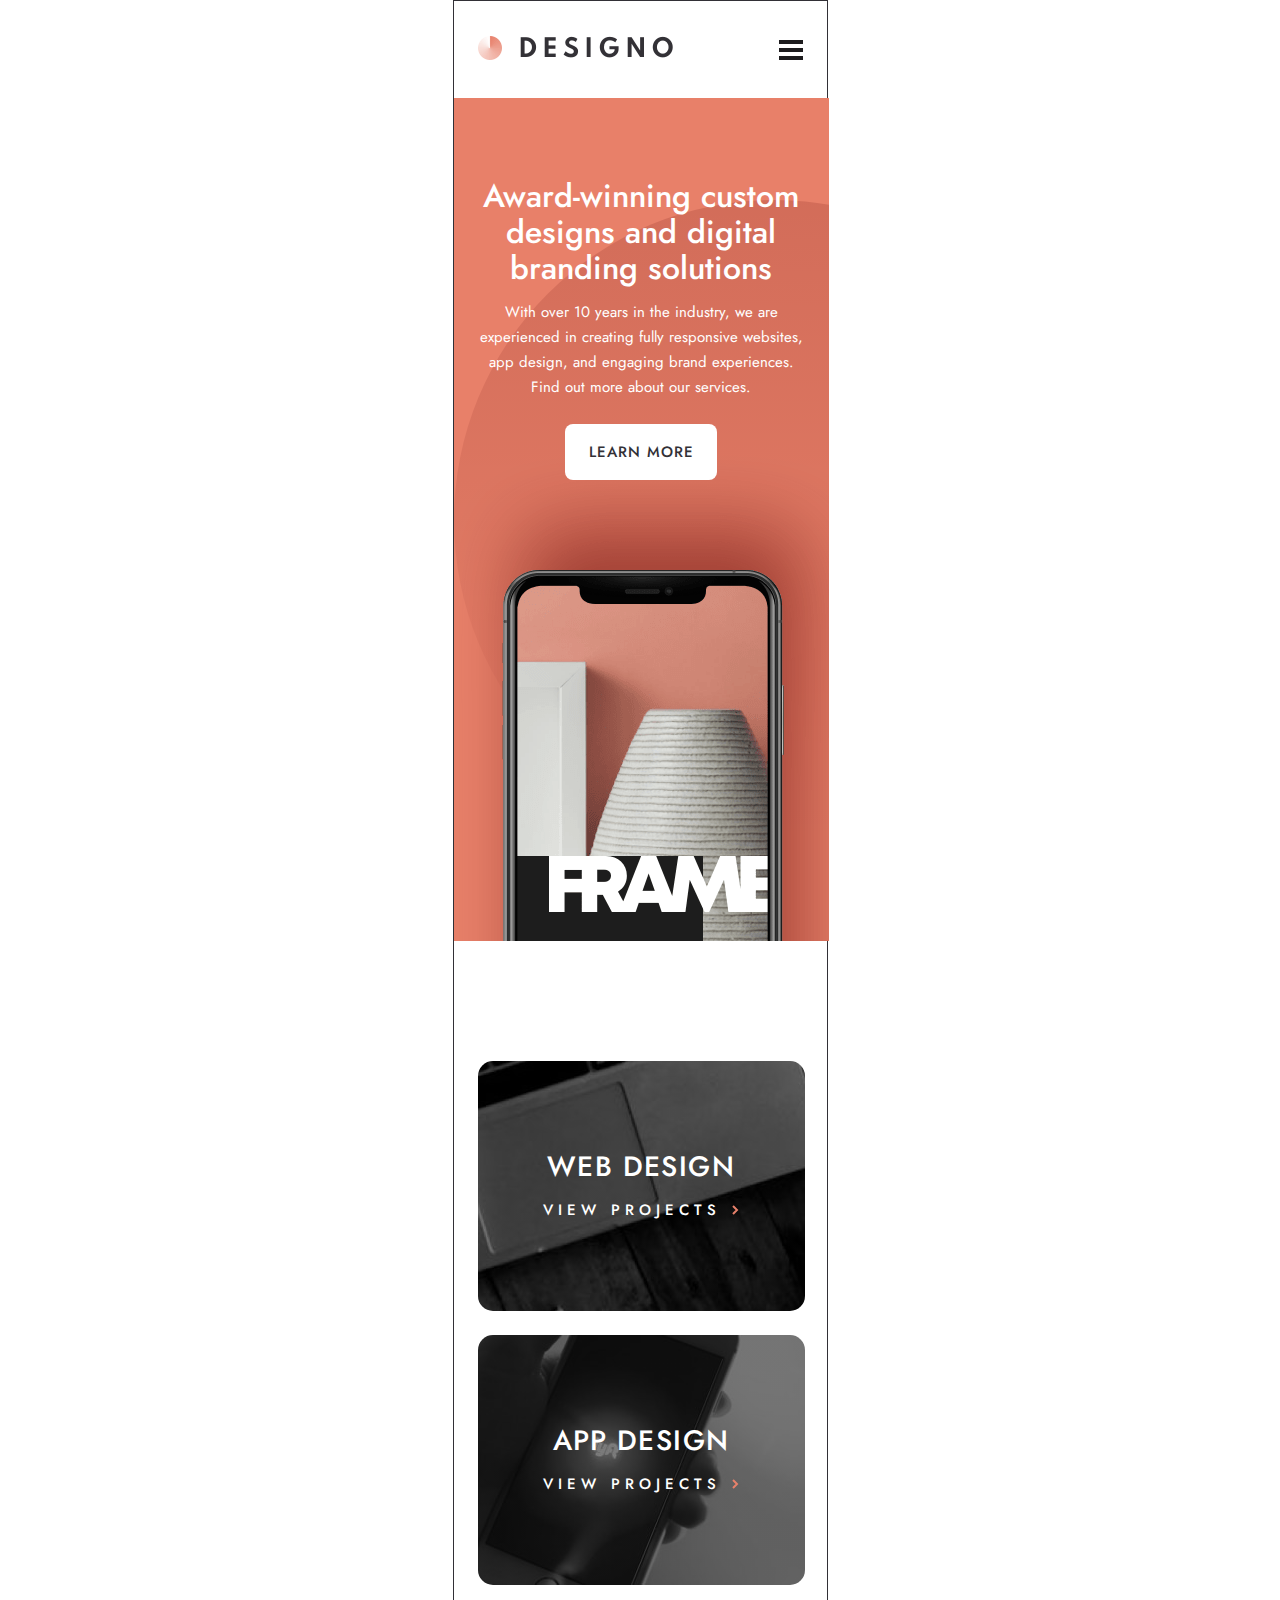
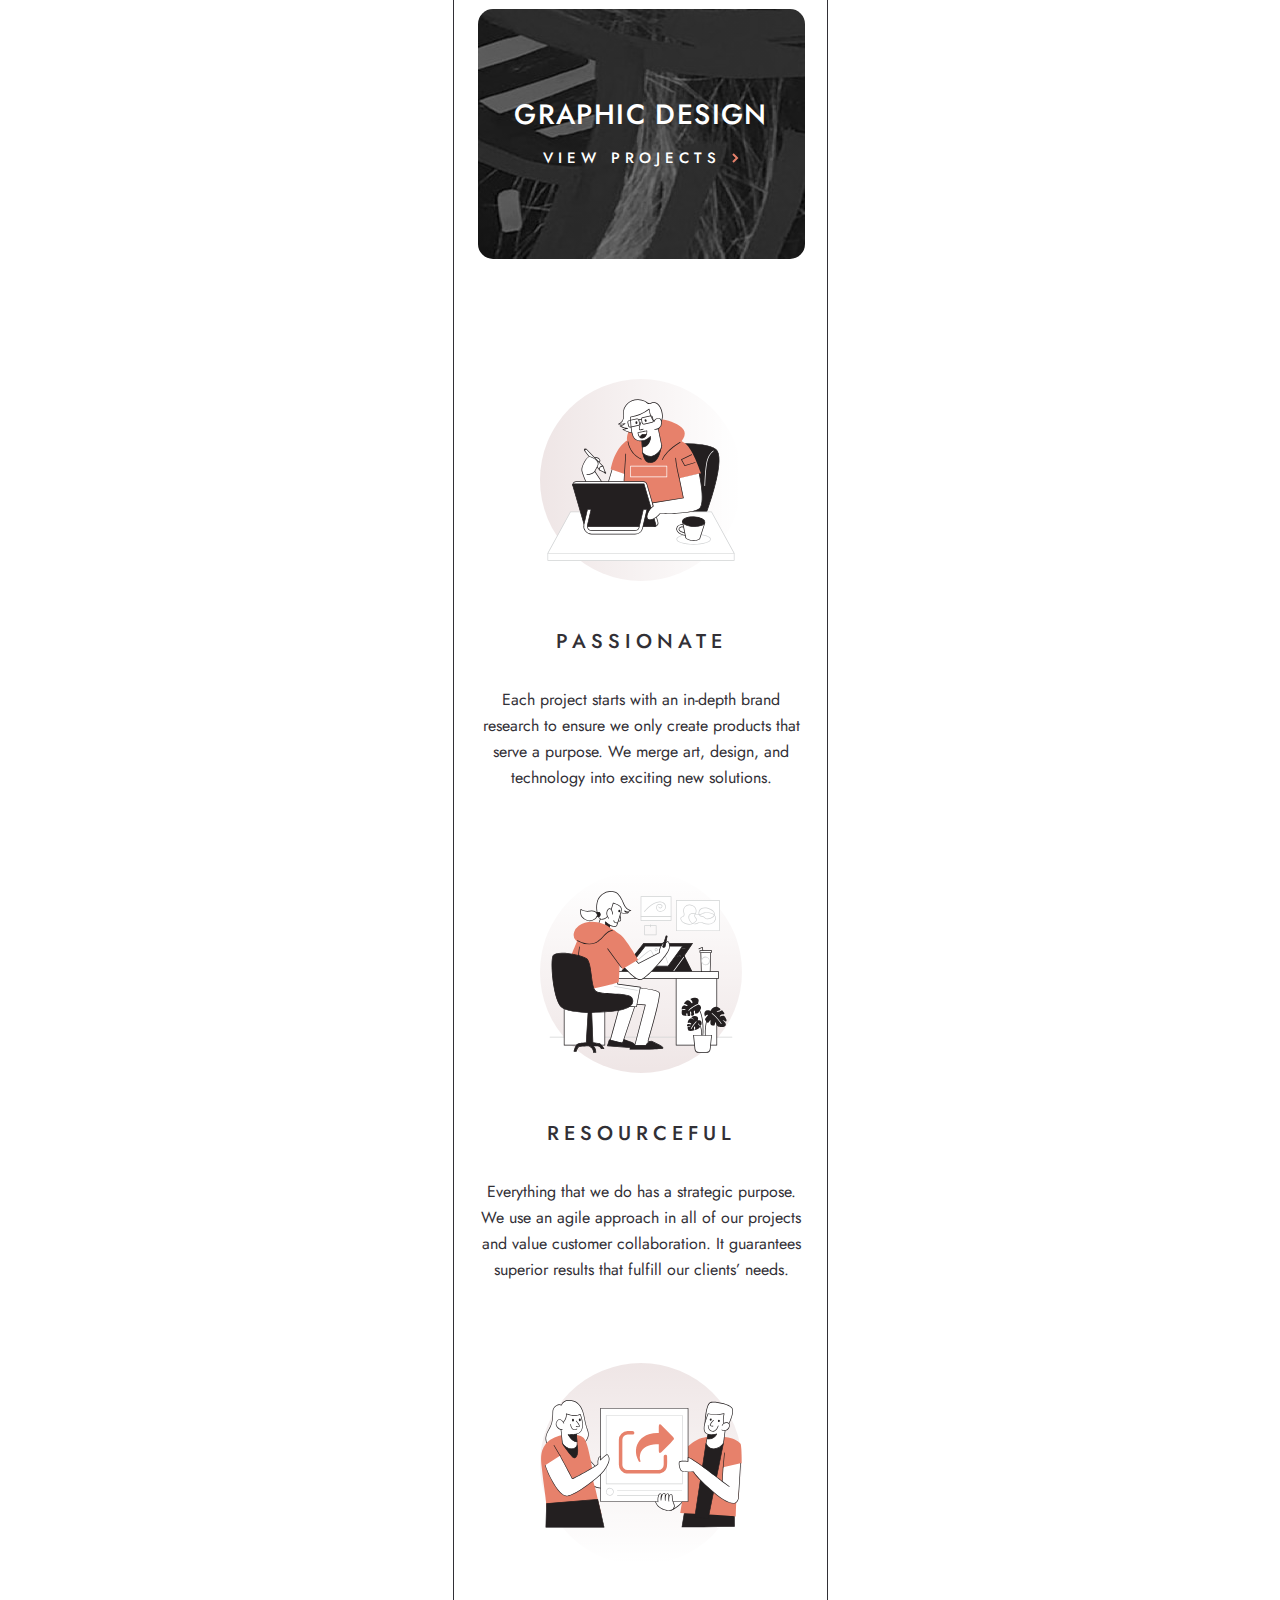
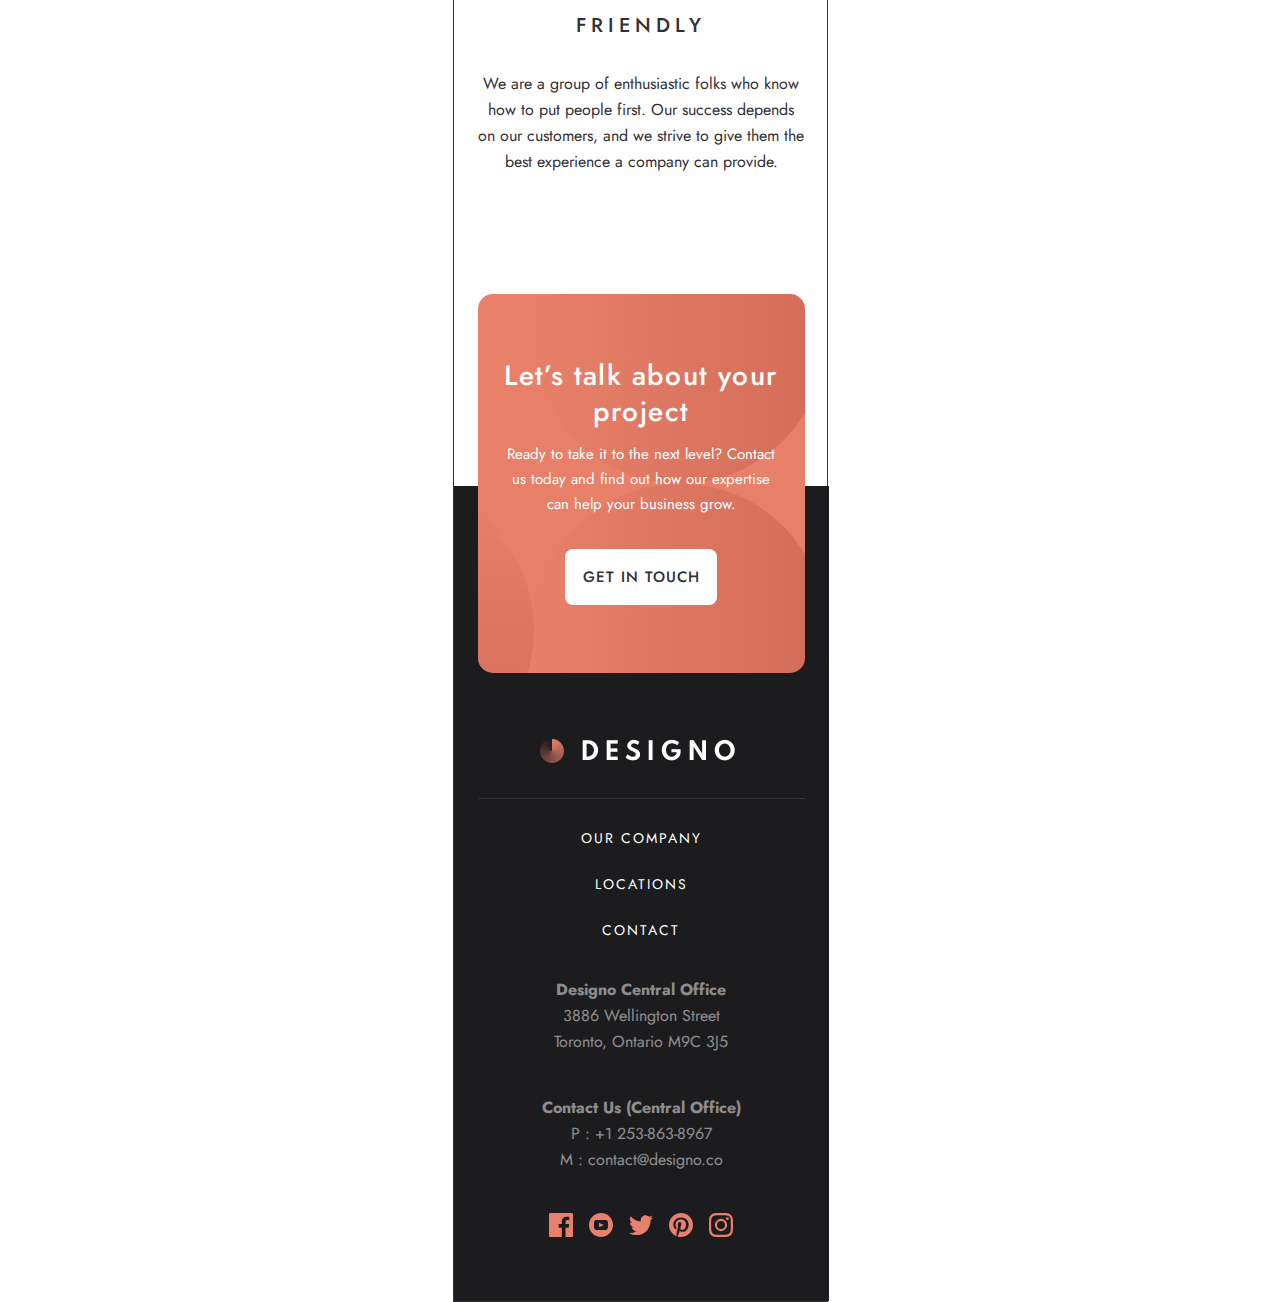
==== commit 4ec87b4c: "Fix layout issue preventing click of button" ====
--- a/index.html
+++ b/index.html
@@ -44,9 +44,11 @@
       <h1>Award-winning custom designs and digital branding solutions</h1>
       <p>With over 10 years in the industry, we are experienced in creating fully responsive websites, app design,
         and engaging brand experiences. Find out more about our services.</p>
-      <div class="btn learn">Learn More</div>
+      <a href="about/about.html">
+        <div class="btn learn">Learn More</div>
+      </a>
     </div>
-    <div class="hero-img"><img src="img/home/desktop/image-hero-phone.png" alt="smart phone"></div>
+   <div class="hero-img"><img src="img/home/desktop/image-hero-phone.png" alt="smart phone"></div>
   </section>
 
   <section class="project-links">
--- a/css/main.css
+++ b/css/main.css
@@ -46,6 +46,17 @@
     color: var(--dark-grey);
 }
 
+a.learn {
+    font-size: 0.9375rem;
+    font-weight: 500;
+    color: var(--dark-grey);
+    letter-spacing: 1px;
+    text-transform: uppercase;
+    display: flex;
+    justify-content: center;
+    align-items: center;
+}
+
 /************************************************** 
     HEADER SECTION
 **************************************************/
@@ -108,7 +119,7 @@
 }
 
 .hero-content {
-    padding: 80px 24px;
+    padding: 80px 24px 0px;
 }
 
 h1 {
@@ -118,6 +129,11 @@
     color: var(--white);
     text-align: center;
     margin-bottom: 14px;
+}
+
+.hero-content a {
+    position: relative;
+    z-index: 100;
 }
 
 .hero-content p {
@@ -145,7 +161,7 @@
 }
 
 .hero-img {
-    margin: -160px -121px;
+    margin: -80px -123px;
 }
 
 /************************************************** 
@@ -367,7 +383,7 @@
     color: var(--white);
 }
 
-footer p { 
+footer p {
     color: var(--white);
     opacity: 0.5035;
     margin-bottom: 40px;
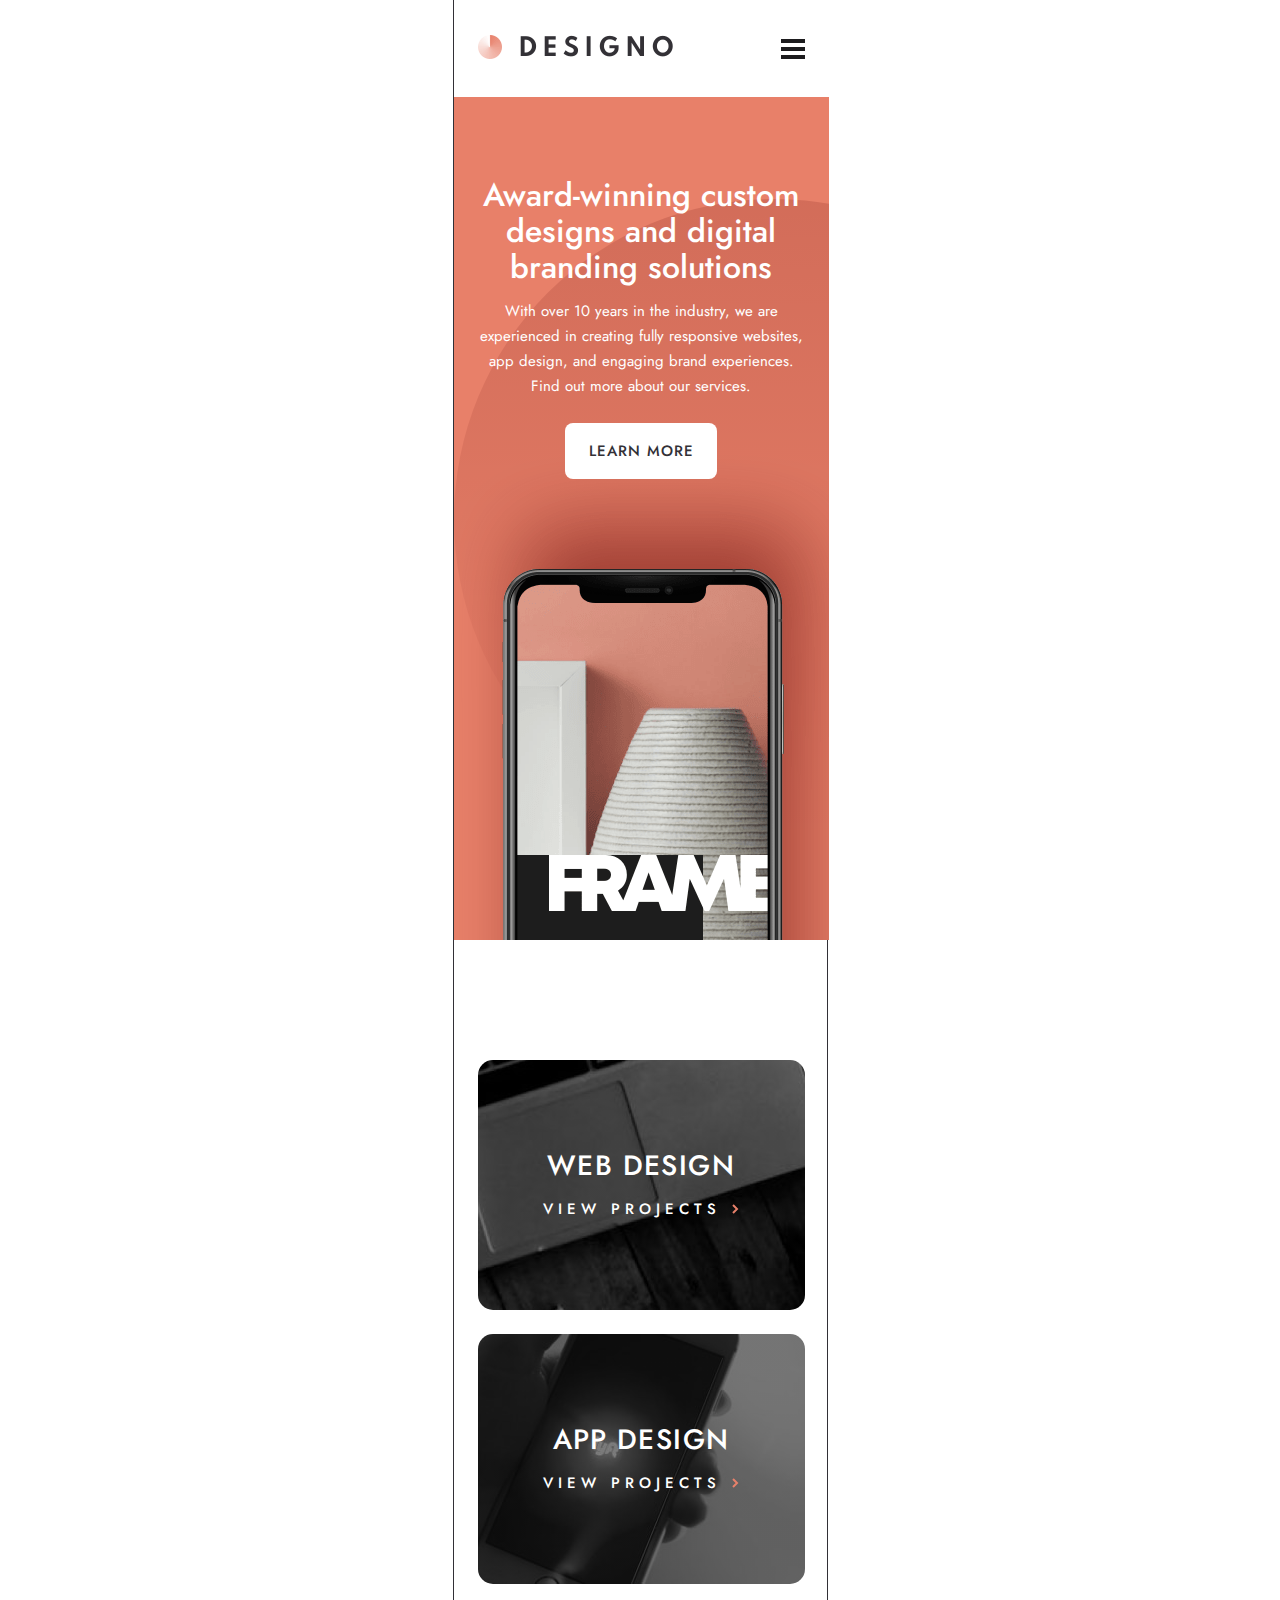
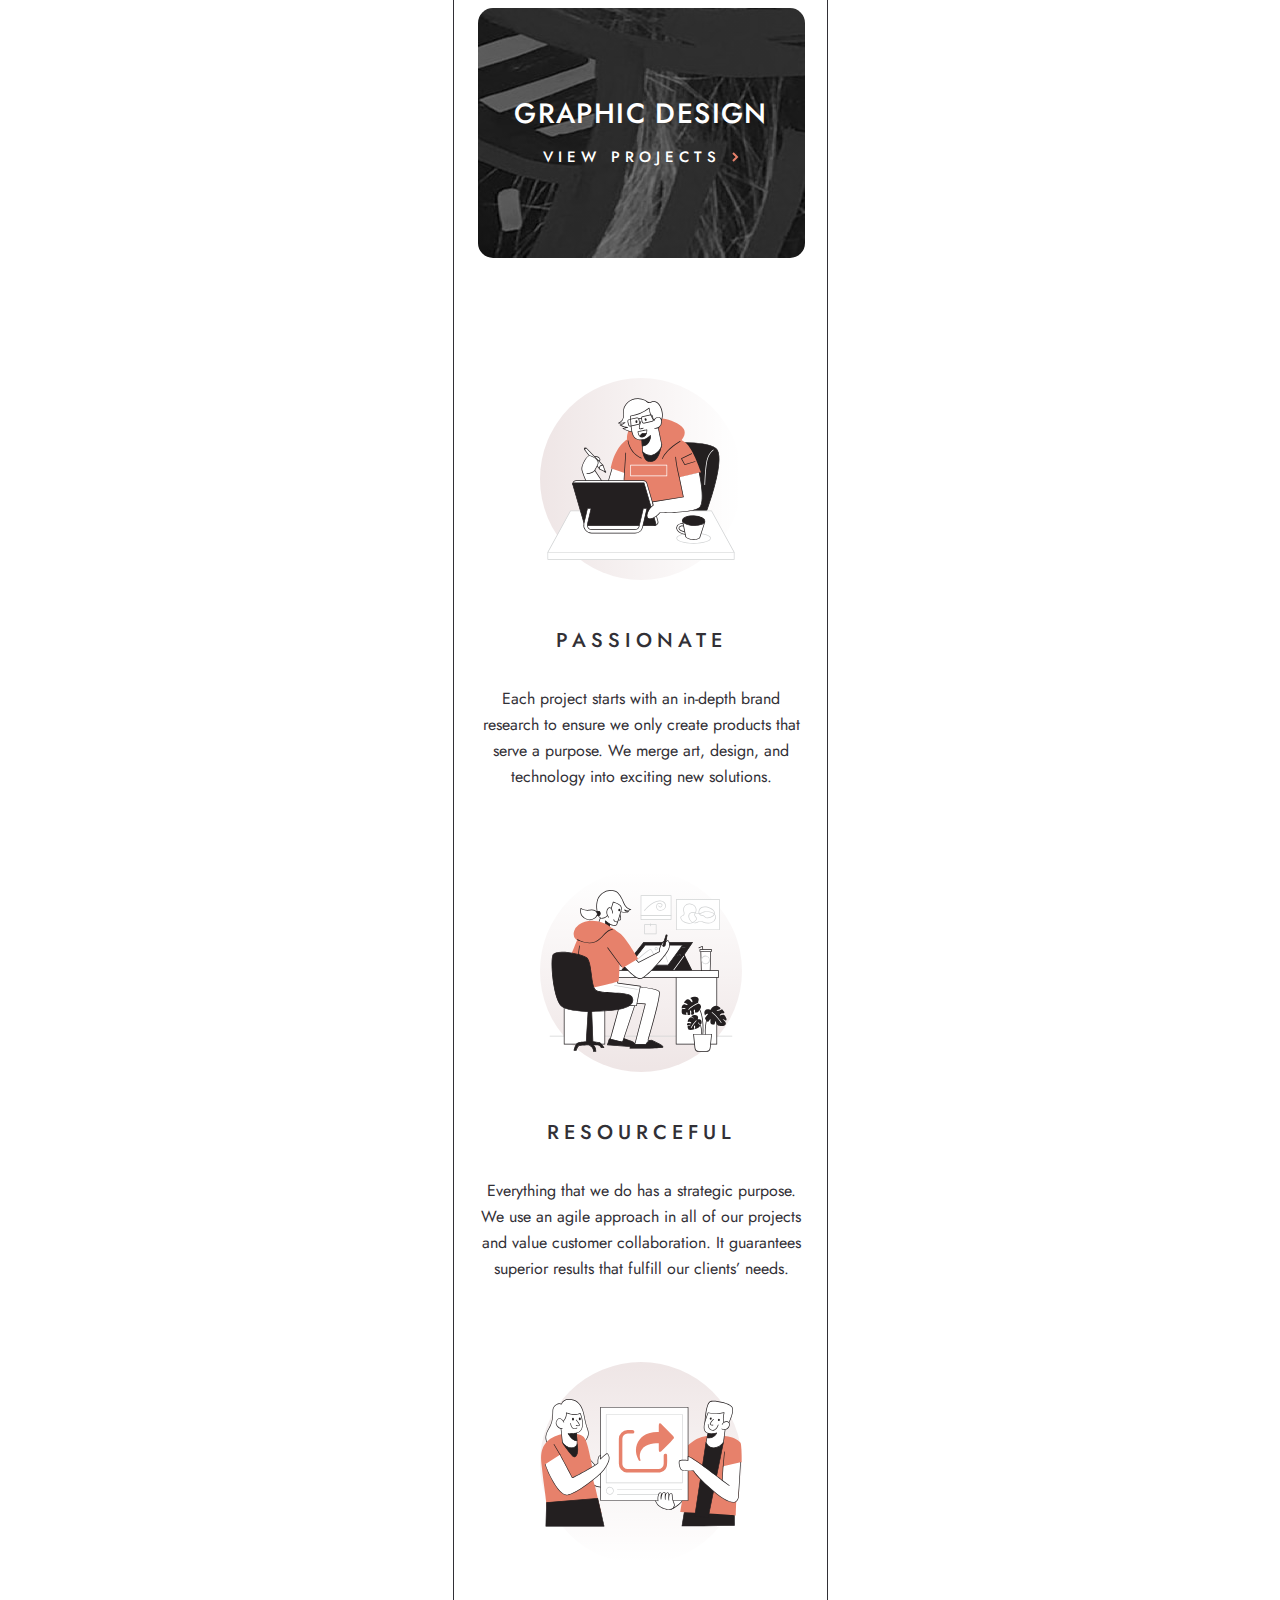
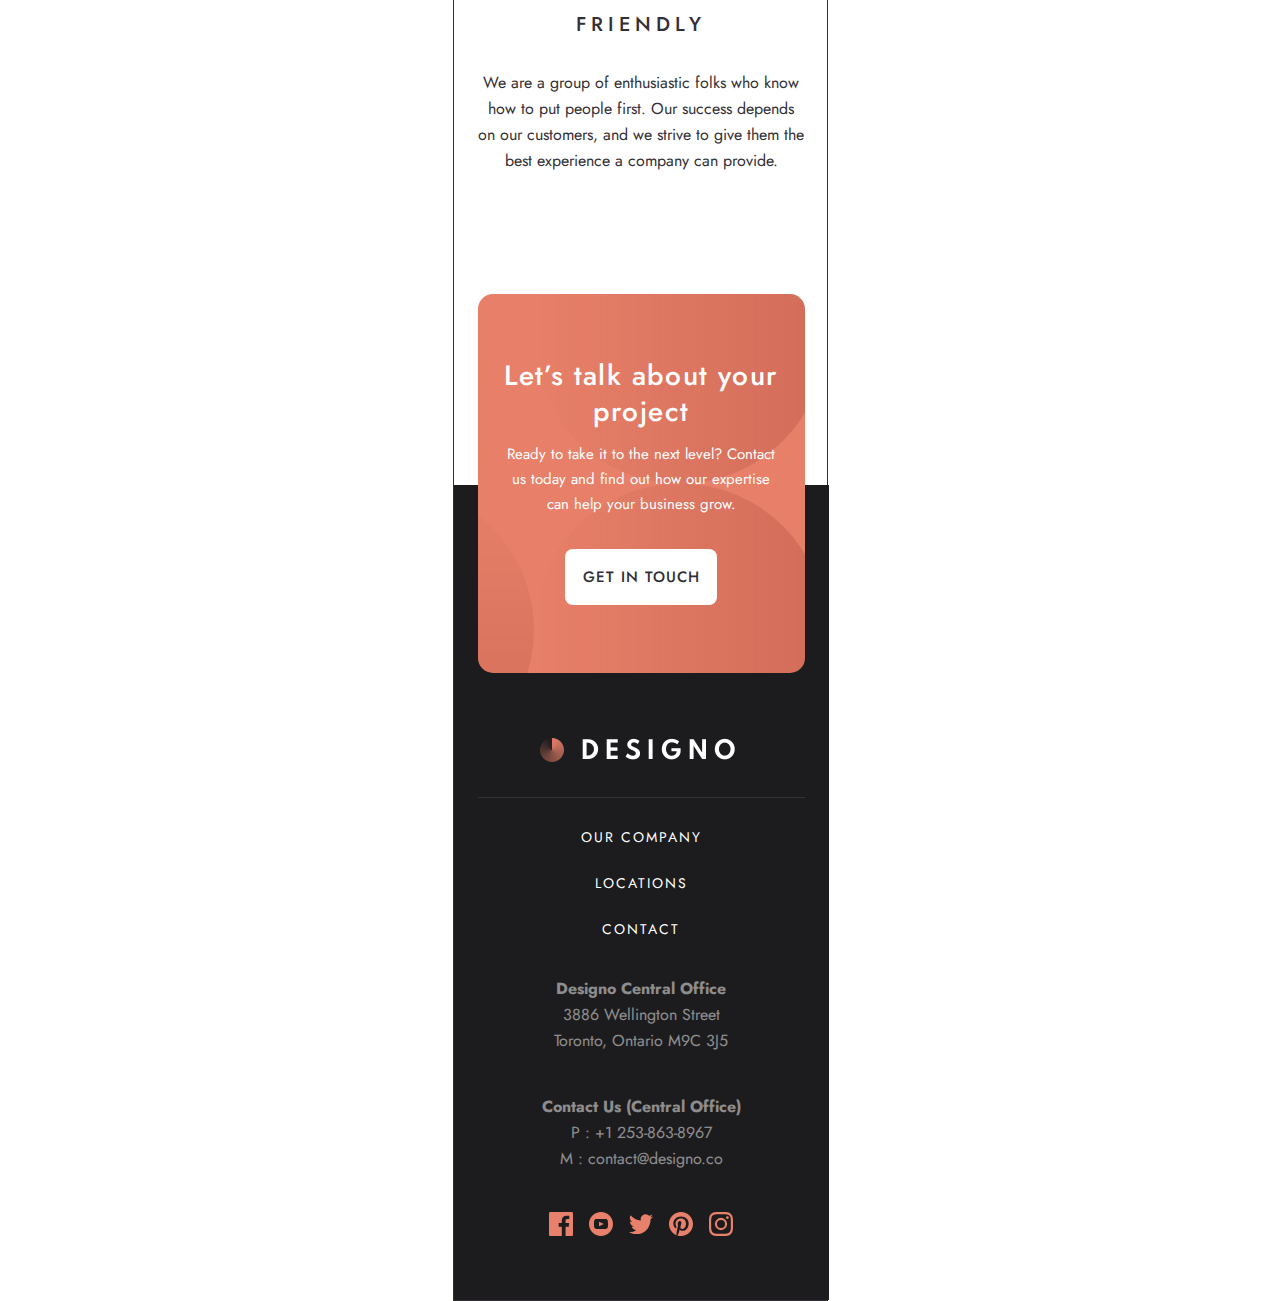
==== commit ed8b9bd3: "Add drop down menu navigation" ====
--- a/index.html
+++ b/index.html
@@ -32,10 +32,25 @@
       </ul>
     </nav>
     <div class="mobile-nav">
-      <a href="#">
-        <div class="logo"></div>
-      </a>
-      <div class="hamburger-menu"></div>
+      <div class="mobile-navbar">
+        <a href="#">
+          <div class="logo"></div>
+        </a>
+        <div class="hamburger-menu"></div>
+        <div class="close-menu"></div>
+      </div>
+      <div class="mobile-menu">
+        <div class="drop-down">
+          <div class="content-wrapper">
+            <ul>
+              <li><a href="about/about.html">Our Company</a></li>
+              <li><a href="locations/locations.html">Locations</a></li>
+              <li><a href="contact/contact.html">Contact</a></li>
+            </ul>
+          </div>
+          <div class="overlay"></div>
+        </div>
+      </div>
     </div>
   </header>
 
@@ -48,7 +63,7 @@
         <div class="btn learn">Learn More</div>
       </a>
     </div>
-   <div class="hero-img"><img src="img/home/desktop/image-hero-phone.png" alt="smart phone"></div>
+    <div class="hero-img"><img src="img/home/desktop/image-hero-phone.png" alt="smart phone"></div>
   </section>
 
   <section class="project-links">
@@ -113,7 +128,9 @@
           <h2>Let’s talk about your project</h2>
           <p>Ready to take it to the next level? Contact us today and find out how our expertise can help your business
             grow.</p>
-          <a href="contact/contact.html"><div class="btn cta">Get in touch</div></a>
+          <a href="contact/contact.html">
+            <div class="btn cta">Get in touch</div>
+          </a>
         </div>
       </div>
     </div>
@@ -145,11 +162,21 @@
           M : contact@designo.co</p>
       </div>
       <div class="social-links">
-        <a href="https://www.facebook.com/" target="_blank"><div class="facebook"></div></a>
-        <a href="https://www.youtube.com/" target="_blank"><div class="youtube"></div></a>
-        <a href="https://x.com/" target="_blank"><div class="twitter"></div></a>
-        <a href="https://www.pinterest.com/" target="_blank"><div class="pinterest"></div></a>
-        <a href="https://www.instagram.com/" target="_blank"><div class="instagram"></div></a>
+        <a href="https://www.facebook.com/" target="_blank">
+          <div class="facebook"></div>
+        </a>
+        <a href="https://www.youtube.com/" target="_blank">
+          <div class="youtube"></div>
+        </a>
+        <a href="https://x.com/" target="_blank">
+          <div class="twitter"></div>
+        </a>
+        <a href="https://www.pinterest.com/" target="_blank">
+          <div class="pinterest"></div>
+        </a>
+        <a href="https://www.instagram.com/" target="_blank">
+          <div class="instagram"></div>
+        </a>
       </div>
     </div>
   </footer>
--- a/css/main.css
+++ b/css/main.css
@@ -36,6 +36,13 @@
     line-height: 26px;
 }
 
+header {
+    position: fixed;
+    top: 0;
+    z-index: 5000;
+    background-color: var(--white);
+}
+
 section {
     margin-bottom: 120px;
 }
@@ -87,13 +94,14 @@
     height: 14px;
 }
 
-/* Navigation menu for mobile devices */
-
-.mobile-nav {
+/* Header for mobile devices */
+
+.mobile-navbar {
+    width: 375px;
     display: flex;
     justify-content: space-between;
     align-items: center;
-    margin: 35px 24px;
+    padding: 35px 24px;
 }
 
 .hamburger-menu {
@@ -102,6 +110,66 @@
     background-size: contain;
     width: 24px;
     height: 20px;
+}
+
+/* Drop down menu */
+
+.close-menu {
+    background-image: url("../img/shared/mobile/icon-close.svg");
+    background-repeat: no-repeat;
+    background-size: contain;
+    width: 24px;
+    height: 20px;
+}
+
+.mobile-menu {
+    position: relative;
+    top: 0;
+}
+
+.drop-down {
+    width: 375px;
+    height: 235px;
+    background-color: var(--black);
+    animation: 0.2s ease-in-out;
+}
+
+.drop-down .content-wrapper {
+    padding-top: 48px;
+}
+
+.drop-down ul li {
+    font-size: 1.5rem;
+    line-height: 25px;
+    letter-spacing: 2px;
+    text-transform: uppercase;
+    padding-bottom: 32px;
+}
+
+.drop-down ul li a {
+    color: var(--white);
+}
+
+.overlay {
+    height: 100vh;
+    background-color: #000000;
+    position: relative;
+    top: 16px;
+    opacity: 0.4;
+}
+
+.hide {
+    display: none;
+}
+
+@keyframes fade-in {
+    0% {
+        opacity: 0;
+    }
+
+    100% {
+        opacity: 1;
+    }
 }
 
 /************************************************** 
@@ -109,6 +177,7 @@
 **************************************************/
 
 .hero {
+    margin-top: 96px;
     width: 375px;
     height: 843px;
     background-color: var(--peach);
